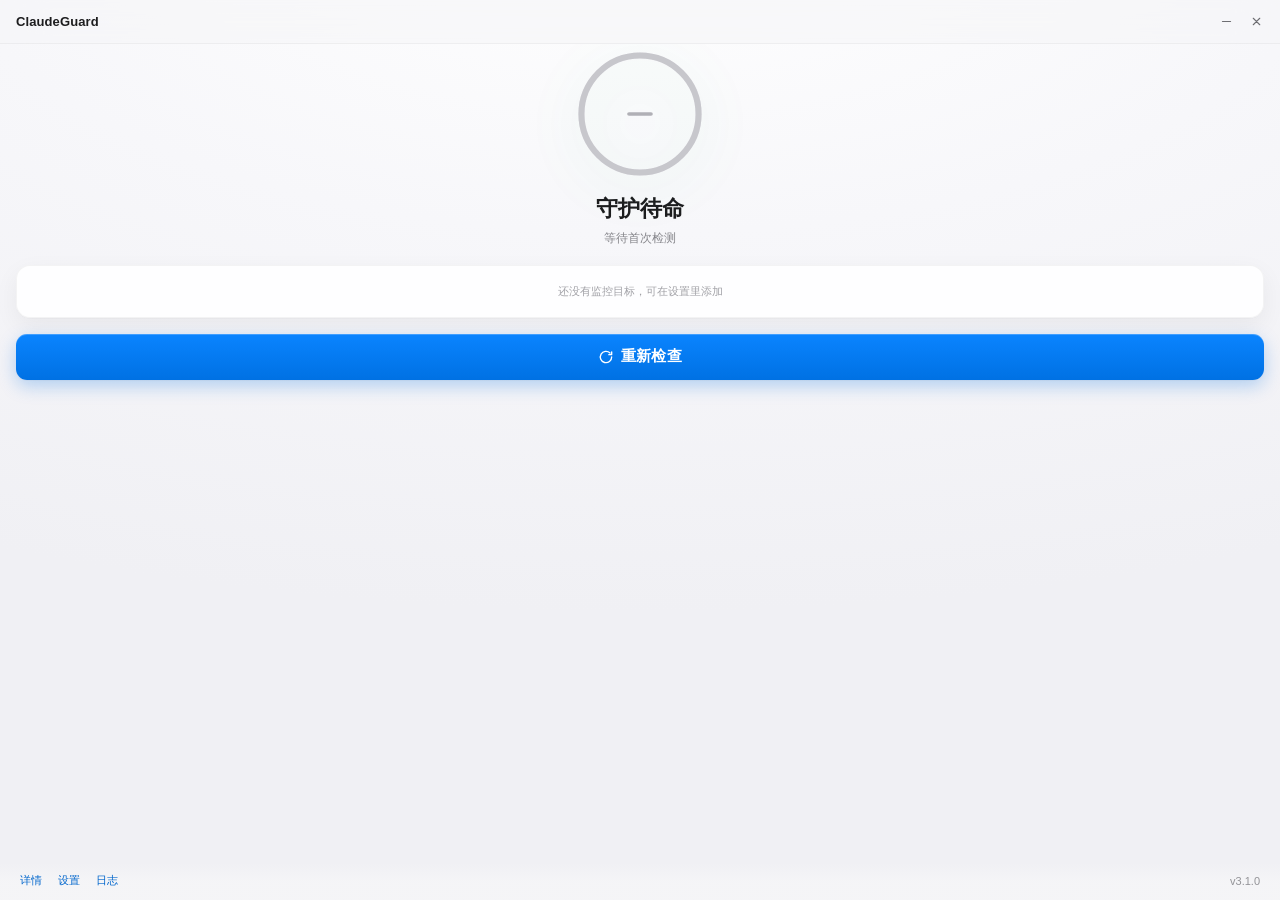
==== ui/index.html @ 024d8dbe "feat: v3.3.0 — 设置页整合为折叠手风琴（单开+组头摘要）" ====
<!doctype html>
<html lang="zh-CN">
<head>
<meta charset="utf-8">
<meta name="viewport" content="width=device-width, initial-scale=1">
<title>ClaudeGuard</title>
<link rel="stylesheet" href="app.css">
</head>
<body data-overall="idle" data-ready="0">

<header class="titlebar" data-tauri-drag-region>
  <div class="brand" data-tauri-drag-region>
    <span class="brand-name" data-tauri-drag-region>ClaudeGuard</span>
  </div>
  <div class="winbtns">
    <button class="winbtn" id="btn-min" type="button" aria-label="最小化" title="最小化">
      <svg width="13" height="13" viewBox="0 0 16 16" aria-hidden="true"><path d="M3 8h10" fill="none" stroke="currentColor" stroke-width="1.4" stroke-linecap="round"/></svg>
    </button>
    <button class="winbtn winbtn-close" id="btn-close" type="button" aria-label="关闭" title="关闭">
      <svg width="13" height="13" viewBox="0 0 16 16" aria-hidden="true"><path d="M4 4l8 8M12 4l-8 8" fill="none" stroke="currentColor" stroke-width="1.4" stroke-linecap="round"/></svg>
    </button>
  </div>
</header>

<main class="scroll" id="scroll">
  <div class="content" id="content">

    <section class="hero" id="hero" aria-label="守护状态">
      <div class="ring" id="ring">
        <svg class="ring-svg" viewBox="0 0 118 118" aria-hidden="true">
          <defs>
            <linearGradient id="ring-green" x1="0" y1="0" x2="1" y2="1"><stop offset="0" stop-color="#34C759"/><stop offset="1" stop-color="#03AA49"/></linearGradient>
            <linearGradient id="ring-red" x1="0" y1="0" x2="1" y2="1"><stop offset="0" stop-color="#FF3B47"/><stop offset="1" stop-color="#E4002B"/></linearGradient>
            <linearGradient id="ring-orange" x1="0" y1="0" x2="1" y2="1"><stop offset="0" stop-color="#FF9F0A"/><stop offset="1" stop-color="#ED6300"/></linearGradient>
            <linearGradient id="ring-blue" x1="0" y1="0" x2="1" y2="1"><stop offset="0" stop-color="#0A84FF"/><stop offset="1" stop-color="#0071E3"/></linearGradient>
            <linearGradient id="ring-gray" x1="0" y1="0" x2="1" y2="1"><stop offset="0" stop-color="#D2D2D7"/><stop offset="1" stop-color="#AEAEB2"/></linearGradient>
          </defs>
          <g transform="rotate(-90 59 59)">
            <circle class="ring-track" cx="59" cy="59" r="54" fill="none" stroke="#E9E9EE" stroke-width="5.6"/>
            <circle class="ring-fg" id="ring-fg" cx="59" cy="59" r="54" fill="none" stroke="#03AA49" stroke-width="5.6" stroke-linecap="round" stroke-dasharray="339.3" stroke-dashoffset="0"/>
          </g>
          <circle class="ring-spinner" id="ring-spinner" cx="59" cy="59" r="54" fill="none" stroke="url(#ring-blue)" stroke-width="5.6" stroke-linecap="round" stroke-dasharray="72 267.3" hidden/>
        </svg>
        <div class="core" id="hero-core" aria-hidden="true"></div>
      </div>
      <h1 class="hero-title" id="hero-title">守护待命</h1>
      <div class="hero-sub" id="hero-sub">等待首次检测</div>
    </section>

    <div class="banners" id="banners" aria-live="polite"></div>

    <section class="egress" id="targets" aria-label="出口校验"></section>

    <div class="cta">
      <button class="btn-primary" id="btn-primary" type="button"></button>
      <button class="link-action" id="btn-recheck" type="button"></button>
    </div>

    <section class="card fold" id="card-details" data-card="details">
      <button class="fold-head" id="head-details" type="button" aria-expanded="false" aria-controls="body-details">
        <span class="fold-title">详情</span>
        <span class="fold-sub" id="details-sub"></span>
        <span class="chev" aria-hidden="true"></span>
      </button>
      <div class="fold-body" id="body-details" hidden></div>
    </section>

    <section class="card fold" id="card-settings" data-card="settings">
      <button class="fold-head" id="head-settings" type="button" aria-expanded="false" aria-controls="body-settings">
        <span class="fold-title">设置</span>
        <span class="fold-sub" id="settings-sub">检测 · 熔断与清理 · 目标 · 通知 · 更新</span>
        <span class="chev" aria-hidden="true"></span>
      </button>
      <div class="fold-body" id="body-settings" hidden></div>
    </section>

    <section class="card fold" id="card-logs" data-card="logs">
      <button class="fold-head" id="head-logs" type="button" aria-expanded="false" aria-controls="body-logs">
        <span class="fold-title">日志</span>
        <span class="fold-sub" id="logs-sub"></span>
        <span class="chev" aria-hidden="true"></span>
      </button>
      <div class="fold-body log" id="body-logs" hidden>
        <div class="log-lines" id="log-lines"></div>
      </div>
    </section>

  </div>
</main>

<footer class="footer">
  <div class="links">
    <button class="link" id="link-details" type="button">详情</button>
    <button class="link" id="link-settings" type="button">设置</button>
    <button class="link" id="link-logs" type="button">日志</button>
  </div>
  <div class="foot-right">
    <span class="foot-version" id="foot-version">v3.1.0</span>
  </div>
</footer>

<div class="toast" id="toast" role="status" aria-live="polite" hidden></div>

<div class="wizard" id="wizard" role="dialog" aria-modal="true" aria-labelledby="wiz-title" hidden>
  <div class="wizard-card">
    <div class="wiz-dots" id="wiz-dots" aria-hidden="true"><span></span><span></span><span></span></div>

    <section class="wiz-page is-on" data-step="0">
      <div class="wiz-mark" aria-hidden="true"></div>
      <h2 class="wiz-title" id="wiz-title">欢迎使用 ClaudeGuard</h2>
      <p class="wiz-p">它在后台持续校验你的出口 IP。一旦不符合白名单就立即熔断：结束相关应用并切断网络，避免请求带着真实 IP 泄露。</p>
      <ul class="wiz-list">
        <li>全部本地运行，不上传任何数据。</li>
        <li>检测地址与白名单都可以在设置里随时修改。</li>
      </ul>
    </section>

    <section class="wiz-page" data-step="1">
      <h2 class="wiz-title">代理与白名单</h2>
      <p class="wiz-p">填写本机代理端口，以及允许的出口 IP。留空则保持当前配置。</p>
      <label class="wiz-field"><span>代理端口</span><input class="in" id="wiz-port" type="number" min="1" max="65535" step="1" inputmode="numeric" placeholder="7890"></label>
      <label class="wiz-field"><span>白名单 IP</span><input class="in" id="wiz-ips" type="text" placeholder="204.1.100.98, 198.51.100.7"></label>
      <label class="wiz-field"><span>出口地区</span>
        <select class="in" id="wiz-region">
          <option value="">不限</option>
          <option value="US">美国</option>
          <option value="JP">日本</option>
          <option value="SG">新加坡</option>
          <option value="HK">香港</option>
          <option value="TW">台湾</option>
          <option value="KR">韩国</option>
          <option value="GB">英国</option>
          <option value="DE">德国</option>
          <option value="FR">法国</option>
          <option value="CA">加拿大</option>
          <option value="AU">澳大利亚</option>
        </select>
      </label>
      <p class="wiz-hint">白名单会写入「本机出口 / Claude 出口 / Codex 出口」三个内置目标。</p>
    </section>

    <section class="wiz-page" data-step="2">
      <h2 class="wiz-title">安装方式</h2>
      <p class="wiz-p">安装版会注册开始菜单与开机自启；便携版直接在当前目录运行。</p>
      <div class="wiz-choices">
        <button class="wiz-choice" id="wiz-install" type="button">
          <strong>安装并继续</strong>
          <span>推荐。注册开始菜单，可随 Windows 启动。</span>
        </button>
        <button class="wiz-choice" id="wiz-portable" type="button">
          <strong>使用便携版</strong>
          <span>不写注册表，直接运行当前目录的 ClaudeGuard。</span>
        </button>
      </div>
      <p class="wiz-hint" id="wiz-install-note" hidden></p>
    </section>

    <div class="wiz-err" id="wiz-err" role="alert" hidden></div>

    <div class="wiz-nav">
      <button class="wiz-skip" id="wiz-skip" type="button">以后再说</button>
      <div class="wiz-nav-right">
        <button class="wiz-prev" id="wiz-prev" type="button" hidden>上一步</button>
        <button class="wiz-next" id="wiz-next" type="button">开始</button>
      </div>
    </div>
  </div>
</div>

<script src="ipc.js"></script>
<script src="icons.js"></script>
<script src="main.js"></script>
<script src="settings.js"></script>
<script src="updates.js"></script>
<script src="feishu.js"></script>
</body>
</html>
---- ui/app.css ----
/* ClaudeGuard v3 — 方向 A 极简仪表盘。视觉基准：初版方案 A（状态环 + 出口行 + 单主按钮）。 */

:root {
  --bg: #F5F5F7;
  --bg-fade: rgba(245, 245, 247, .94);
  --card: rgba(255, 255, 255, .88);
  --card-solid: #FFFFFF;
  --txt: #1D1D1F;
  --txt2: #707070;
  --muted: #86868B;
  --muted2: #A0A0A6;
  --blue: #0071E3;
  --blue-top: #0A84FF;
  --link: #0066CC;
  --green: #03AA49;
  --green-top: #34C759;
  --green-deep: #03873A;
  --red: #E4002B;
  --red-deep: #B00020;
  --orange: #ED6300;
  --orange-deep: #9A4700;
  --hairline: rgba(0, 0, 0, .045);
  --radius: 14px;
  --ease: cubic-bezier(.23, 1, .32, 1);
  --shadow-card: 0 .5px 1px rgba(0, 0, 0, .04), 0 8px 24px rgba(0, 0, 0, .055);
  --shadow-cta: 0 .5px 1px rgba(0, 0, 0, .05), 0 6px 18px rgba(0, 113, 227, .28), inset 0 1px 0 rgba(255, 255, 255, .22);
  --font: -apple-system, "SF Pro Text", "Segoe UI Variable Display", "Segoe UI", "Microsoft YaHei UI", "Microsoft YaHei", sans-serif;
  --mono: "SF Mono", "Cascadia Mono", Consolas, "Courier New", monospace;
}

* { margin: 0; padding: 0; box-sizing: border-box; }

html, body { height: 100%; overflow: hidden; }

body {
  font-family: var(--font);
  font-size: 12px;
  color: var(--txt);
  -webkit-font-smoothing: antialiased;
  text-rendering: optimizeLegibility;
  display: flex;
  flex-direction: column;
  position: relative;
  background:
    radial-gradient(120% 78% at 50% -10%, #FFFFFF 0%, #F7F7FA 46%, #F0F0F4 100%),
    radial-gradient(260px 220px at 50% 200px, rgba(3, 170, 73, .06), transparent 72%);
  background-color: var(--bg);
}

body[data-overall="checking"] {
  background:
    radial-gradient(120% 78% at 50% -10%, #FFFFFF 0%, #F7F8FB 46%, #F0F1F5 100%),
    radial-gradient(260px 220px at 50% 200px, rgba(0, 113, 227, .05), transparent 72%);
}
body[data-overall="fail"] {
  --bg-fade: rgba(247, 243, 240, .94);
  background:
    radial-gradient(120% 78% at 50% -10%, #FFFFFF 0%, #FBF8F6 46%, #F5F2F0 100%),
    radial-gradient(260px 220px at 50% 200px, rgba(237, 99, 0, .05), transparent 72%);
}
body[data-overall="tripped"] {
  --bg-fade: rgba(245, 241, 242, .94);
  background:
    radial-gradient(120% 78% at 50% -10%, #FFFFFF 0%, #FBF7F8 46%, #F5F1F2 100%),
    radial-gradient(260px 220px at 50% 200px, rgba(228, 0, 43, .05), transparent 72%);
}
body[data-overall="paused"] {
  background:
    radial-gradient(120% 78% at 50% -10%, #FFFFFF 0%, #F7F7F9 46%, #F0F0F3 100%),
    radial-gradient(260px 220px at 50% 200px, rgba(0, 0, 0, .035), transparent 72%);
}

button, input, select { font-family: inherit; }
button { cursor: pointer; }
svg { display: block; }

:focus-visible { outline: 2px solid rgba(0, 113, 227, .5); outline-offset: 2px; }

/* ---------- 标题栏 ---------- */

.titlebar {
  position: relative;
  z-index: 3;
  flex: none;
  height: 44px;
  display: flex;
  align-items: center;
  justify-content: space-between;
  padding: 0 10px 0 16px;
  background: rgba(245, 245, 247, .62);
  -webkit-backdrop-filter: blur(20px) saturate(180%);
  backdrop-filter: blur(20px) saturate(180%);
  border-bottom: 1px solid rgba(0, 0, 0, .04);
  user-select: none;
}

.brand { display: flex; align-items: center; gap: 7px; font-size: 13px; font-weight: 600; letter-spacing: .1px; }
.brand-name { color: var(--txt); }

.winbtns { display: flex; gap: 2px; }
.winbtn {
  width: 28px; height: 28px; border: 0; border-radius: 7px;
  display: flex; align-items: center; justify-content: center;
  color: #6E6E73; background: transparent;
  transition: transform .12s var(--ease);
}
.winbtn:active { transform: scale(.92); }
.winbtn-close { color: #6E6E73; }

/* ---------- 滚动主区 ---------- */

.scroll { flex: 1; min-height: 0; overflow-y: auto; overflow-x: hidden; overscroll-behavior: contain; scrollbar-width: none; }
.scroll::-webkit-scrollbar { width: 0; height: 0; }

.content { position: relative; padding: 0 16px 6px; }

/* ---------- Hero ---------- */

.hero { display: flex; flex-direction: column; align-items: center; padding-top: 6px; text-align: center; }

.ring {
  position: relative;
  width: 128px;
  height: 128px;
  filter: drop-shadow(0 10px 24px rgba(3, 170, 73, .14));
}
.ring-svg { width: 100%; height: 100%; }
.ring-spinner { transform-origin: 59px 59px; animation: ring-spin 1.1s linear infinite; }
.ring-spinner[hidden] { display: none; }

.core { position: absolute; inset: 0; display: flex; align-items: center; justify-content: center; color: var(--green); }
.core svg { width: 44px; height: 44px; }

.hero-title { font-size: 22px; font-weight: 600; letter-spacing: -.2px; margin-top: 16px; color: var(--txt); }
.hero-sub { font-size: 12px; color: var(--muted); margin-top: 6px; line-height: 1.4; max-width: 320px; }

body[data-overall="tripped"] .hero { padding-top: 4px; }
body:has(.banners:not(:empty)) .hero { padding-top: 4px; }
body:has(.banners:not(:empty)) .cta { margin-top: 10px; }
body[data-overall="tripped"] .ring { width: 118px; height: 118px; filter: drop-shadow(0 8px 20px rgba(228, 0, 43, .14)); }
body[data-overall="tripped"] .core { color: var(--red); }
body[data-overall="tripped"] .core svg { width: 40px; height: 40px; }
body[data-overall="tripped"] .hero-title { margin-top: 8px; }
body[data-overall="tripped"] .banners { margin-top: 10px; }
body[data-overall="tripped"] .banner { padding: 9px 12px; }
body[data-overall="paused"] .banners { margin-top: 10px; }
body[data-overall="paused"] .hero { padding-top: 4px; }
body[data-overall="paused"] .ring { width: 118px; height: 118px; }
body[data-overall="paused"] .core svg { width: 40px; height: 40px; }
body[data-overall="paused"] .hero-title { margin-top: 8px; }
body[data-overall="paused"] .egress { margin-top: 12px; }
body[data-overall="paused"] .row { height: 50px; padding: 6px 14px; }
body[data-overall="paused"] .cta { margin-top: 10px; }
body[data-overall="paused"] .btn-primary { height: 44px; }
body[data-overall="fail"] .ring { filter: drop-shadow(0 8px 20px rgba(237, 99, 0, .14)); }
body[data-overall="fail"] .core { color: var(--orange); }
body[data-overall="checking"] .ring { filter: drop-shadow(0 8px 20px rgba(0, 113, 227, .14)); }
body[data-overall="checking"] .core { color: var(--blue); }
body[data-overall="idle"] .core, body[data-overall="paused"] .core { color: #B0B0B6; }
body[data-overall="paused"] .ring { filter: drop-shadow(0 8px 20px rgba(0, 0, 0, .06)); }

/* ---------- 横幅 ---------- */

.banners:empty { display: none; }
.banners { margin-top: 12px; display: flex; flex-direction: column; gap: 8px; }

.banner {
  display: flex; align-items: center; gap: 10px;
  padding: 10px 13px; border-radius: 12px;
  font-size: 11.5px; line-height: 1.4; font-weight: 500;
  animation: banner-in .24s var(--ease) both;
}
.banner .btxt { flex: 1; min-width: 0; }
.banner .bact {
  margin-left: auto; flex: none;
  font: inherit; font-size: 11.5px; font-weight: 600;
  padding: 5px 10px; border-radius: 9px; border: 0;
  background: rgba(255, 255, 255, .85);
  transition: transform .15s var(--ease);
}
.banner .bact:active { transform: scale(.96); }
.banner.trip { background: rgba(228, 0, 43, .06); border: 1px solid rgba(228, 0, 43, .14); color: var(--red-deep); }
.banner.trip .bact { color: var(--red); border: 1px solid rgba(228, 0, 43, .22); box-shadow: 0 .5px 1px rgba(228, 0, 43, .1); }
.banner.warn { background: rgba(237, 99, 0, .07); border: 1px solid rgba(237, 99, 0, .16); color: var(--orange-deep); }
.banner.warn .bact { color: var(--orange); border: 1px solid rgba(237, 99, 0, .22); box-shadow: 0 .5px 1px rgba(237, 99, 0, .1); }
.banner.notice { background: rgba(3, 170, 73, .06); border: 1px solid rgba(3, 170, 73, .14); color: var(--green-deep); }
.banner.notice .bact { color: var(--green-deep); border: 1px solid rgba(3, 170, 73, .2); }
.banner.info { background: rgba(0, 0, 0, .035); border: 1px solid rgba(0, 0, 0, .045); color: var(--txt2); }
.banner.info .bact { color: var(--txt2); border: 1px solid rgba(0, 0, 0, .1); }

/* ---------- 目标列表 ---------- */

.egress {
  margin-top: 18px;
  background: var(--card);
  -webkit-backdrop-filter: blur(20px) saturate(180%);
  backdrop-filter: blur(20px) saturate(180%);
  border-radius: var(--radius);
  border: 1px solid var(--hairline);
  box-shadow: var(--shadow-card);
  overflow: hidden;
}
.banners:not(:empty) + .egress { margin-top: 10px; }
body[data-overall="tripped"] .egress { margin-top: 10px; }
body[data-overall="tripped"] .banners:not(:empty) + .egress { margin-top: 10px; }

.row { display: flex; align-items: center; gap: 12px; padding: 8px 14px; height: 54px; min-width: 0; }
.row + .row { border-top: 1px solid var(--hairline); }
body[data-overall="tripped"] .row { height: 50px; padding: 6px 14px; }

.dot { width: 7px; height: 7px; border-radius: 50%; background: var(--green); box-shadow: 0 0 0 3px rgba(3, 170, 73, .12); flex: none; }
.dot.fail { background: var(--red); box-shadow: 0 0 0 3px rgba(228, 0, 43, .13); }
.dot.unverified { background: var(--orange); box-shadow: 0 0 0 3px rgba(237, 99, 0, .14); }
.dot.idle { background: #C7C7CC; box-shadow: none; }
.dot.checking { background: var(--blue); box-shadow: 0 0 0 3px rgba(0, 113, 227, .14); }

.row .body { flex: 1; min-width: 0; }
.name { font-size: 13px; font-weight: 600; letter-spacing: .1px; overflow: hidden; text-overflow: ellipsis; white-space: nowrap; line-height: 1.25; }
.geo { font-size: 11px; color: var(--muted); overflow: hidden; text-overflow: ellipsis; white-space: nowrap; margin-top: 2px; line-height: 1.25; }

.right { margin-left: auto; text-align: right; flex: none; min-width: 0; max-width: 176px; }
.ip { font-family: var(--mono); font-size: 12.5px; letter-spacing: -.2px; font-variant-numeric: tabular-nums; white-space: nowrap; overflow: hidden; text-overflow: ellipsis; line-height: 1.25; }
.ip.fail { color: var(--red); }
.ip.idle { color: var(--muted2); }
.lat { font-size: 10.5px; color: #9A9AA0; margin-top: 3px; font-variant-numeric: tabular-nums; white-space: nowrap; line-height: 1.25; }
.lat.idle { color: #C0C0C6; }
.lat.fail { color: var(--red); }

.egress-empty { padding: 18px 14px; font-size: 11px; color: var(--muted2); text-align: center; }

/* ---------- CTA ---------- */

.cta { margin-top: 16px; display: flex; flex-direction: column; align-items: stretch; }
body[data-overall="tripped"] .cta { margin-top: 10px; }

.btn-primary {
  width: 100%; height: 46px;
  border: 0; border-radius: 11px;
  display: flex; align-items: center; justify-content: center; gap: 7px;
  color: #fff; font-size: 15px; font-weight: 600; letter-spacing: .1px;
  background: linear-gradient(180deg, var(--blue-top) 0%, var(--blue) 100%);
  box-shadow: var(--shadow-cta);
  transition: transform .15s var(--ease);
}
.btn-primary:active { transform: scale(.97); }
.btn-primary svg { width: 16px; height: 16px; flex: none; }
.btn-primary.is-blocked {
  background: rgba(0, 0, 0, .045);
  border: 1px solid rgba(0, 0, 0, .04);
  color: var(--muted2);
  box-shadow: none;
}
.btn-primary.is-busy { opacity: .72; box-shadow: none; pointer-events: none; }
body[data-overall="tripped"] .btn-primary { height: 44px; }

.link-action {
  align-self: center;
  margin-top: 11px;
  border: 0; background: none;
  display: inline-flex; align-items: center; justify-content: center; gap: 5px;
  font: inherit; font-size: 12px; font-weight: 500; color: var(--link);
  padding: 3px 6px; border-radius: 7px;
  transition: transform .15s var(--ease);
}
.link-action:active { transform: scale(.97); }
.link-action svg { width: 13px; height: 13px; }
.link-action.is-danger { color: var(--red); }
.link-action[hidden] { display: none; }
.link-action[disabled] { opacity: .5; pointer-events: none; }

/* ---------- 折叠卡（详情/设置/日志） ---------- */

.card {
  margin-top: 10px;
  background: var(--card);
  -webkit-backdrop-filter: blur(20px) saturate(180%);
  backdrop-filter: blur(20px) saturate(180%);
  border: 1px solid var(--hairline);
  border-radius: var(--radius);
  box-shadow: var(--shadow-card);
  overflow: hidden;
}
/* 折叠卡只在展开时进入布局：收起时由底栏入口唤起，避免首屏露出半截卡片。 */
.card.fold:not(.is-open) { display: none; }

.fold-head {
  display: flex; align-items: center; gap: 8px; width: 100%;
  padding: 11px 14px; border: 0; background: none;
  font: inherit; font-size: 12px; font-weight: 600; color: var(--txt);
  text-align: left;
}
.fold-title { flex: none; letter-spacing: .1px; }
.fold-sub { flex: 1; min-width: 0; font-size: 10.5px; font-weight: 400; color: var(--muted); overflow: hidden; text-overflow: ellipsis; white-space: nowrap; }
.chev { flex: none; width: 14px; height: 14px; color: var(--muted2); display: flex; align-items: center; justify-content: center; transition: transform .22s var(--ease); }
.chev svg { width: 12px; height: 12px; }
.fold.is-open .chev { transform: rotate(180deg); }

.fold-body { padding: 10px 14px 12px; border-top: 1px solid var(--hairline); animation: fold-in .22s var(--ease) both; }
.fold-body[hidden] { display: none; }

/* ---------- 详情 ---------- */

.dgroup + .dgroup { border-top: 1px solid var(--hairline); margin-top: 6px; padding-top: 6px; }
.dhead { display: flex; align-items: center; gap: 6px; font-size: 10px; font-weight: 600; color: var(--muted2); padding: 2px 0 4px; }
.drow { display: flex; align-items: baseline; gap: 8px; padding: 6px 0; min-width: 0; }
.drow + .drow { border-top: 1px solid var(--hairline); }
.dname { flex: none; max-width: 96px; font-size: 11.5px; font-weight: 600; overflow: hidden; text-overflow: ellipsis; white-space: nowrap; }
.dmid { flex: 1; min-width: 0; font-size: 10.5px; color: var(--muted); overflow: hidden; text-overflow: ellipsis; white-space: nowrap; }
.dright { flex: none; text-align: right; font-size: 10px; color: var(--muted2); font-variant-numeric: tabular-nums; }
.dright b { font-weight: 500; color: var(--txt); }
.dkv { display: flex; flex-wrap: wrap; gap: 4px 10px; padding: 5px 0; font-size: 10.5px; color: var(--muted); }
.dkv .k { color: var(--muted2); }
.dempty { padding: 8px 0; font-size: 10.5px; color: var(--muted2); }

/* ---------- 设置 ---------- */

.sgroup { padding: 10px 0; border-top: 1px solid var(--hairline); }
.sgroup:first-child { border-top: 0; padding-top: 0; }
.sgroup-title { display: flex; align-items: center; gap: 6px; font-size: 10px; font-weight: 600; letter-spacing: .2px; color: var(--muted2); margin: 10px 0 4px; }
.sgroup.acc { padding: 0; border-top: 1px solid var(--hairline); }
.sgroup.acc:first-child { border-top: 0; }
.acc-head { display: flex; align-items: center; gap: 8px; width: 100%; padding: 12px 0; background: none; border: 0; cursor: pointer; font: inherit; text-align: left; }
.acc-head .ttl { flex: none; font-size: 13px; font-weight: 600; color: var(--text); }
.acc-head .sum { flex: 1; min-width: 0; font-size: 11px; color: var(--muted2); white-space: nowrap; overflow: hidden; text-overflow: ellipsis; text-align: right; }
.acc-head .chev { flex: none; width: 14px; height: 14px; color: var(--muted2); display: flex; align-items: center; justify-content: center; transition: transform .22s var(--ease); }
.acc-head .chev svg { width: 12px; height: 12px; }
.sgroup.acc.is-open .acc-head .chev { transform: rotate(180deg); }
.acc-body { display: grid; grid-template-rows: 0fr; transition: grid-template-rows .24s var(--ease); }
.sgroup.acc.is-open .acc-body { grid-template-rows: 1fr; }
.acc-body > .acc-inner { overflow: hidden; min-height: 0; }
.acc-pad { padding: 2px 0 12px; }
.sgroup-note { font-size: 10px; color: var(--muted2); line-height: 1.45; padding: 3px 0 2px; }

.srow { display: flex; align-items: center; gap: 10px; padding: 5px 0; min-width: 0; }
.srow.col { flex-direction: column; align-items: stretch; gap: 6px; }
.srow.wrap { flex-wrap: wrap; }
.slabel { flex: 1; min-width: 0; font-size: 11.5px; line-height: 1.35; }
.slabel .shint { display: block; margin-top: 1px; font-size: 10px; color: var(--muted2); line-height: 1.4; }
.sval { flex: none; display: flex; align-items: center; gap: 6px; min-width: 0; }
.sval .unit { font-size: 10px; color: var(--muted2); }
.sval .in { width: auto; }
.sval .in.num { width: 62px; text-align: right; }

.in {
  font: inherit; font-size: 11px; color: var(--txt);
  height: 26px; min-width: 0; width: 100%;
  padding: 0 7px;
  background: rgba(255, 255, 255, .92);
  border: 1px solid rgba(0, 0, 0, .09);
  border-radius: 7px;
  transition: border-color .15s var(--ease), box-shadow .15s var(--ease);
}
.in:focus { outline: none; border-color: rgba(0, 113, 227, .5); box-shadow: 0 0 0 3px rgba(0, 113, 227, .12); }
.in::placeholder { color: #B8B8BE; }
select.in { padding-right: 4px; }
textarea.in { height: auto; min-height: 44px; padding: 5px 7px; resize: vertical; line-height: 1.4; }

.seg { display: flex; gap: 2px; padding: 2px; border-radius: 9px; background: rgba(0, 0, 0, .045); }
.seg button {
  flex: 1; min-width: 0; border: 0; border-radius: 7px; background: transparent;
  font: inherit; font-size: 10.5px; font-weight: 500; color: var(--muted);
  padding: 4px 6px; white-space: nowrap; overflow: hidden; text-overflow: ellipsis;
}
.seg button[aria-pressed="true"] { background: #fff; color: var(--txt); font-weight: 600; box-shadow: 0 .5px 1.5px rgba(0, 0, 0, .12); }

.switch { position: relative; display: inline-block; width: 36px; height: 21px; flex: none; }
.switch input { position: absolute; inset: 0; width: 100%; height: 100%; margin: 0; opacity: 0; cursor: pointer; z-index: 1; }
.switch-track { position: absolute; inset: 0; border-radius: 11px; background: rgba(0, 0, 0, .13); }
.switch-knob { position: absolute; top: 2px; left: 2px; width: 17px; height: 17px; border-radius: 50%; background: #fff; box-shadow: 0 .5px 2px rgba(0, 0, 0, .25); transition: transform .2s var(--ease); }
.switch input:checked + .switch-track { background: var(--green); }
.switch input:checked + .switch-track .switch-knob { transform: translateX(15px); }
.switch input:focus-visible + .switch-track { outline: 2px solid rgba(0, 113, 227, .45); outline-offset: 2px; }
.switch input[disabled] + .switch-track { opacity: .45; }

.btn {
  font: inherit; font-size: 11px; font-weight: 600;
  height: 28px; padding: 0 11px; border: 0; border-radius: 8px;
  display: inline-flex; align-items: center; justify-content: center; gap: 5px;
  background: rgba(0, 0, 0, .05); color: var(--txt);
  white-space: nowrap; transition: transform .15s var(--ease);
}
.btn:active { transform: scale(.97); }
.btn svg { width: 12px; height: 12px; }
.btn.is-primary { background: linear-gradient(180deg, var(--blue-top), var(--blue)); color: #fff; box-shadow: 0 .5px 1px rgba(0, 0, 0, .05), 0 3px 10px rgba(0, 113, 227, .22); }
.btn.is-danger { color: var(--red); background: rgba(228, 0, 43, .07); }
.btn.is-ghost { background: transparent; border: 1px solid rgba(0, 0, 0, .1); color: var(--txt2); }
.btn[disabled] { opacity: .45; pointer-events: none; }

.sactions { display: flex; flex-wrap: wrap; gap: 6px; padding-top: 6px; }
.formerr { font-size: 10.5px; line-height: 1.45; color: var(--red); padding: 5px 0 1px; word-break: break-word; }
.formok { font-size: 10.5px; line-height: 1.45; color: var(--green-deep); padding: 5px 0 1px; }
.formhint { font-size: 10px; line-height: 1.45; color: var(--muted2); padding: 2px 0 0; }

/* 监控目标编辑器 */

.tlist { display: flex; flex-direction: column; gap: 8px; padding: 2px 0 4px; }
.titem { border: 1px solid rgba(0, 0, 0, .06); border-radius: 10px; padding: 8px 10px 9px; background: rgba(255, 255, 255, .55); }
.titem-top { display: flex; align-items: center; gap: 6px; min-width: 0; }
.titem-top .tname { flex: 1; min-width: 0; height: 26px; font-weight: 600; }
.titem-top select.in { width: 92px; flex: none; }
.titem-top .switch { margin-left: 2px; }
.tdel { flex: none; width: 26px; height: 26px; border: 0; border-radius: 7px; background: transparent; color: var(--muted2); display: flex; align-items: center; justify-content: center; }
.tdel svg { width: 13px; height: 13px; }
.tdel[disabled] { opacity: .3; pointer-events: none; }
.trow2 { display: flex; gap: 6px; margin-top: 6px; }
.trow2 .in { flex: 1; min-width: 0; }
.trow3 { display: grid; grid-template-columns: 1fr 1fr; gap: 6px; margin-top: 6px; }
.tfield { display: flex; flex-direction: column; gap: 2px; min-width: 0; }
.tfield > span { font-size: 9.5px; color: var(--muted2); padding-left: 1px; }
.tbadge { flex: none; font-size: 9.5px; font-weight: 600; color: var(--muted2); background: rgba(0, 0, 0, .05); border-radius: 5px; padding: 2px 5px; }
.tactions { display: flex; align-items: center; gap: 6px; padding-top: 8px; }
.tactions .spacer { flex: 1; }

/* ---------- 更新 / 飞书 小组件 ---------- */

.wline { display: flex; align-items: center; gap: 10px; padding: 4px 0; min-width: 0; }
.wline .wtext { flex: 1; min-width: 0; font-size: 11px; line-height: 1.4; color: var(--txt2); }
.wline .wtext b { font-weight: 600; color: var(--txt); }
.wline .wtext .wsub { display: block; font-size: 10px; color: var(--muted2); margin-top: 1px; line-height: 1.4; word-break: break-word; }
.wline .wact { flex: none; display: flex; align-items: center; gap: 5px; }

.progress { height: 4px; border-radius: 2px; background: rgba(0, 0, 0, .07); overflow: hidden; margin: 6px 0 2px; }
.progress > i { display: block; height: 100%; border-radius: 2px; background: linear-gradient(90deg, var(--blue-top), var(--blue)); transform-origin: 0 50%; transition: transform .2s var(--ease); }

.werror { font-size: 10px; line-height: 1.45; color: var(--red); padding: 3px 0 1px; word-break: break-word; }
.wok { font-size: 10px; line-height: 1.45; color: var(--green-deep); padding: 3px 0 1px; }

.fsline { display: flex; gap: 6px; align-items: flex-start; padding: 2px 0; }
.fsline .fstext { flex: 1; min-width: 0; font-size: 10.5px; line-height: 1.45; color: var(--muted); }
.fsfield { display: flex; flex-direction: column; gap: 2px; padding: 4px 0; }
.fsfield > span { font-size: 9.5px; color: var(--muted2); padding-left: 1px; }

/* ---------- 日志 ---------- */

.log .log-lines {
  font-family: var(--mono);
  font-size: 11px;
  line-height: 1.55;
  color: #3A3A3C;
  white-space: pre-wrap;
  word-break: break-word;
  max-height: 220px;
  overflow-y: auto;
  overscroll-behavior: contain;
  padding: 2px 0;
}
.log .log-line { padding: 1px 0; }
.log .log-empty { color: var(--muted2); font-family: var(--font); font-size: 10.5px; padding: 6px 0; }

/* ---------- footer ---------- */

.footer {
  position: relative;
  z-index: 2;
  flex: none;
  display: flex; align-items: center; justify-content: space-between; gap: 8px;
  padding: 10px 20px 12px;
  font-size: 11px; color: var(--muted2);
  background: linear-gradient(to bottom, rgba(245, 245, 247, 0) 0%, var(--bg-fade) 52%, var(--bg-fade) 100%);
  user-select: none;
}
.links { display: flex; gap: 16px; }
.link { border: 0; background: none; font: inherit; font-size: 11px; font-weight: 500; color: var(--link); padding: 0; }
.link:active { transform: scale(.97); }
.foot-right { display: flex; align-items: center; gap: 9px; min-width: 0; }
.foot-version { font-variant-numeric: tabular-nums; color: #939397; }

/* ---------- toast ---------- */

.toast {
  position: fixed; left: 50%; bottom: 62px; z-index: 60;
  max-width: calc(100% - 40px);
  padding: 8px 12px; border-radius: 10px;
  background: rgba(29, 29, 31, .92); color: #fff;
  font-size: 11px; line-height: 1.45;
  box-shadow: 0 8px 24px rgba(0, 0, 0, .2);
  animation: toast-in .22s var(--ease) both;
  word-break: break-word;
}
.toast[hidden] { display: none; }
.toast.is-ok { background: rgba(3, 134, 58, .94); }

/* ---------- 首启向导 ---------- */

.wizard {
  position: fixed; top: 44px; right: 0; bottom: 0; left: 0; z-index: 50;
  display: flex; align-items: center; justify-content: center;
  padding: 16px;
  background: rgba(245, 245, 247, .72);
  -webkit-backdrop-filter: blur(24px) saturate(180%);
  backdrop-filter: blur(24px) saturate(180%);
}
.wizard[hidden] { display: none; }
/* 向导打开时把首页内容与滚动条隐去，避免蓝色 CTA 光晕透过磨砂背景 */
body.wiz-open #content { visibility: hidden; }
body.wiz-open #scroll { overflow: hidden; }

.wizard-card {
  width: 100%; max-width: 356px; max-height: 100%;
  overflow-y: auto;
  padding: 20px 20px 16px;
  border-radius: 18px;
  background: rgba(255, 255, 255, .92);
  border: 1px solid rgba(0, 0, 0, .05);
  box-shadow: 0 12px 44px rgba(0, 0, 0, .14);
  animation: wiz-in .28s var(--ease) both;
}

.wiz-dots { display: flex; gap: 5px; margin-bottom: 14px; }
.wiz-dots span { width: 6px; height: 6px; border-radius: 3px; background: rgba(0, 0, 0, .14); transition: transform .2s var(--ease); }
.wiz-dots span.is-on { background: var(--green); transform: scale(1.1); }

.wiz-mark {
  width: 34px; height: 34px; border-radius: 10px; margin-bottom: 12px;
  background: linear-gradient(145deg, var(--green-top), var(--green));
  box-shadow: inset 0 0 0 .5px rgba(255, 255, 255, .5), 0 2px 8px rgba(3, 115, 50, .3);
}
.wiz-page { display: none; }
.wiz-page.is-on { display: block; animation: fade-in .22s var(--ease) both; }
.wiz-title { font-size: 17px; font-weight: 600; letter-spacing: -.2px; line-height: 1.3; }
.wiz-p { font-size: 11.5px; line-height: 1.6; color: var(--txt2); margin-top: 7px; }
.wiz-list { margin: 9px 0 0 14px; }
.wiz-list li { font-size: 10.5px; line-height: 1.6; color: var(--muted); }
.wiz-field { display: flex; flex-direction: column; gap: 3px; margin-top: 9px; }
.wiz-field > span { font-size: 10px; color: var(--muted2); padding-left: 1px; }
.wiz-field .in { height: 30px; font-size: 12px; }
.wiz-hint { font-size: 10px; line-height: 1.5; color: var(--muted2); margin-top: 8px; }
.wiz-hint[hidden] { display: none; }
.wiz-choices { display: flex; flex-direction: column; gap: 8px; margin-top: 11px; }
.wiz-choice {
  display: flex; flex-direction: column; gap: 2px; text-align: left;
  padding: 10px 12px; border-radius: 11px;
  border: 1px solid rgba(0, 0, 0, .08); background: rgba(255, 255, 255, .8);
  transition: transform .15s var(--ease);
}
.wiz-choice:active { transform: scale(.98); }
.wiz-choice strong { font-size: 12px; font-weight: 600; color: var(--txt); }
.wiz-choice span { font-size: 10px; line-height: 1.45; color: var(--muted); }
.wiz-err { margin-top: 10px; font-size: 10.5px; line-height: 1.45; color: var(--red); word-break: break-word; }
.wiz-err[hidden] { display: none; }
.wiz-nav { display: flex; align-items: center; justify-content: space-between; gap: 8px; margin-top: 14px; }
.wiz-nav-right { display: flex; align-items: center; gap: 6px; }
.wiz-skip { border: 0; background: none; font: inherit; font-size: 11px; color: var(--muted2); padding: 6px 2px; }
.wiz-prev { border: 0; background: none; font: inherit; font-size: 11.5px; color: var(--txt2); padding: 6px 10px; border-radius: 8px; }
.wiz-prev[hidden], .wiz-next[hidden] { display: none; }
.wiz-next {
  border: 0; height: 32px; padding: 0 16px; border-radius: 9px;
  font: inherit; font-size: 12px; font-weight: 600; color: #fff;
  background: linear-gradient(180deg, var(--blue-top), var(--blue));
  box-shadow: 0 .5px 1px rgba(0, 0, 0, .05), 0 3px 12px rgba(0, 113, 227, .24);
  transition: transform .15s var(--ease);
}
.wiz-next:active { transform: scale(.97); }

/* ---------- 状态类（JS 切换） ---------- */

.is-hidden { display: none !important; }
.spin { animation: spin .9s linear infinite; }

/* ---------- 入场与关键帧 ---------- */

body[data-ready="1"] .hero { animation: enter .36s var(--ease) both; }
body[data-ready="1"] .banners { animation: enter .36s .04s var(--ease) both; }
body[data-ready="1"] .egress { animation: enter .36s .06s var(--ease) both; }
body[data-ready="1"] .cta { animation: enter .36s .09s var(--ease) both; }
body[data-ready="1"] .card { animation: enter .36s .12s var(--ease) both; }

@keyframes enter { from { opacity: 0; transform: translateY(6px); } to { opacity: 1; transform: none; } }
@keyframes fold-in { from { opacity: 0; transform: translateY(-4px); } to { opacity: 1; transform: none; } }
@keyframes banner-in { from { opacity: 0; transform: translateY(-4px); } to { opacity: 1; transform: none; } }
@keyframes wiz-in { from { opacity: 0; transform: scale(.95); } to { opacity: 1; transform: none; } }
@keyframes fade-in { from { opacity: 0; } to { opacity: 1; } }
@keyframes toast-in { from { opacity: 0; transform: translate(-50%, 6px); } to { opacity: 1; transform: translate(-50%, 0); } }
@keyframes spin { to { transform: rotate(360deg); } }
@keyframes ring-spin { to { transform: rotate(360deg); } }

/* ---------- 交互悬停（仅精确指针） ---------- */

@media (hover: hover) and (pointer: fine) {
  .winbtn:hover { background: rgba(0, 0, 0, .06); color: var(--txt); }
  .winbtn-close:hover { background: rgba(228, 0, 43, .1); color: var(--red); }
  .link:hover { color: var(--blue); }
  .link-action:hover { color: #0055B3; }
  .btn:hover { background: rgba(0, 0, 0, .075); }
  .btn.is-primary:hover { filter: brightness(1.04); }
  .btn.is-ghost:hover { background: rgba(0, 0, 0, .04); }
  .fold-head:hover .chev { color: #6E6E73; }
  .titem:hover { border-color: rgba(0, 0, 0, .1); }
  .wiz-choice:hover { border-color: rgba(0, 113, 227, .35); background: #fff; }
}

/* ---------- 可访问性降级 ---------- */

@media (prefers-reduced-motion: reduce) {
  *, *::before, *::after {
    animation-duration: .01ms !important;
    animation-iteration-count: 1 !important;
    transition-duration: .01ms !important;
    scroll-behavior: auto !important;
  }
  .ring-spinner { animation: none !important; }
  body[data-ready="1"] .hero,
  body[data-ready="1"] .banners,
  body[data-ready="1"] .egress,
  body[data-ready="1"] .cta,
  body[data-ready="1"] .card,
  .fold-body, .banner, .wizard-card, .wiz-page.is-on, .toast { animation: fade-in .18s linear both !important; }
}

@media (prefers-reduced-transparency: reduce) {
  body { background: var(--bg); }
  .titlebar, .egress, .card { -webkit-backdrop-filter: none; backdrop-filter: none; background: var(--card-solid); border-color: rgba(0, 0, 0, .08); }
  .wizard { background: rgba(245, 245, 247, .98); -webkit-backdrop-filter: none; backdrop-filter: none; }
  .wizard-card { background: var(--card-solid); }
  .footer { background: var(--bg); }
}

/* ---------- 更新 / 飞书 小组件的状态行 ---------- */

.upd-status {
  font-size: 10.5px;
  line-height: 1.5;
  color: var(--txt2);
  padding: 1px 0 2px;
  word-break: break-word;
}
.upd-status.is-ok { color: var(--green-deep); }
.upd-status.is-warn { color: var(--orange); }
.upd-status.is-bad { color: var(--red); }
.srow[hidden], .formhint[hidden], .progress[hidden] { display: none; }
.in[disabled] { opacity: .55; }
.in[type="password"] { letter-spacing: .5px; }
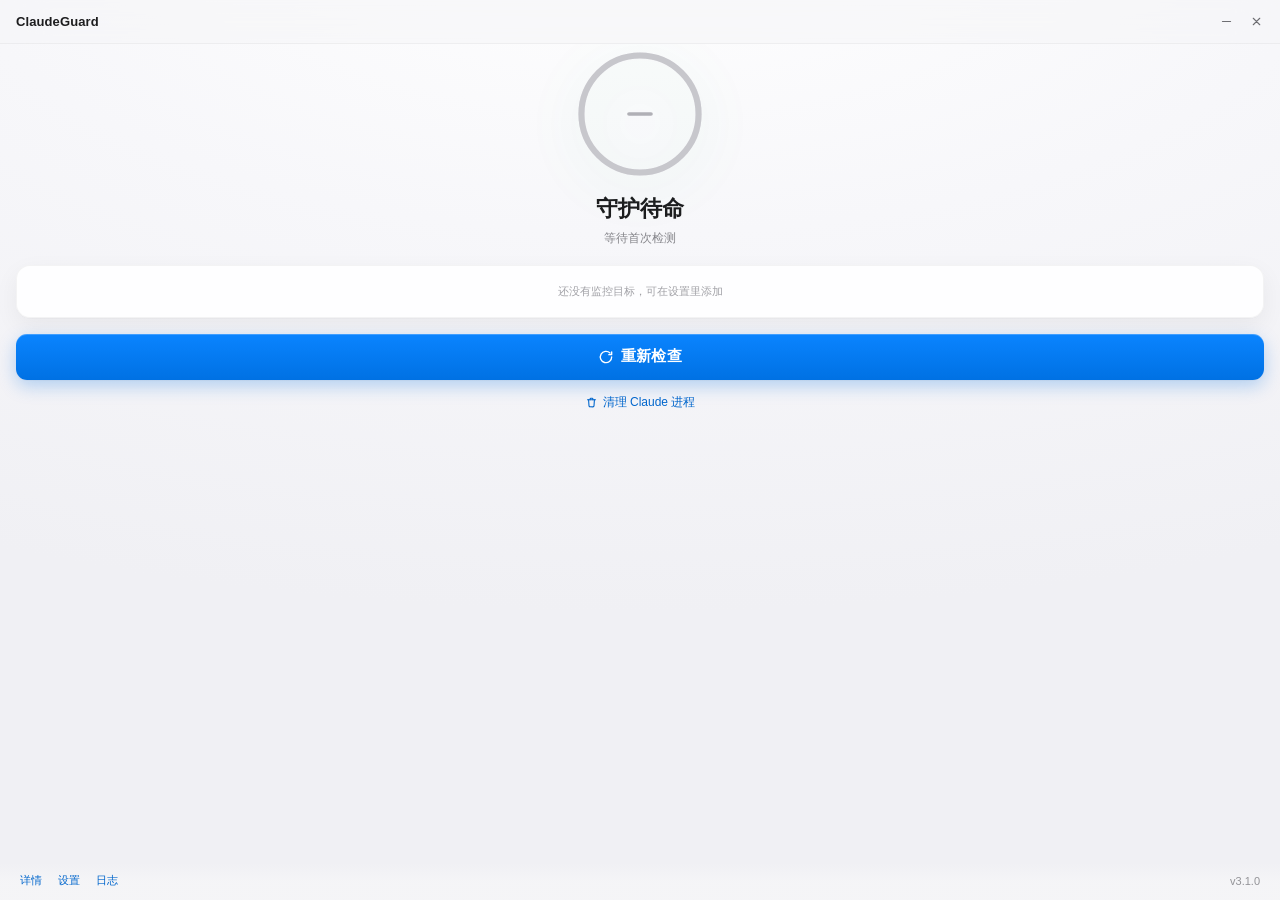
==== commit 03bb3b82: "feat: v3.4.0 — 一键清理 Claude 进程移至主界面「立即检测」旁（两段确认）" ====
--- a/ui/index.html
+++ b/ui/index.html
@@ -53,7 +53,10 @@
 
     <div class="cta">
       <button class="btn-primary" id="btn-primary" type="button"></button>
-      <button class="link-action" id="btn-recheck" type="button"></button>
+      <div class="cta-links">
+        <button class="link-action" id="btn-recheck" type="button"></button>
+        <button class="link-action" id="btn-sweep" type="button"></button>
+      </div>
     </div>
 
     <section class="card fold" id="card-details" data-card="details">
--- a/ui/app.css
+++ b/ui/app.css
@@ -255,13 +255,15 @@
 
 .link-action {
   align-self: center;
-  margin-top: 11px;
   border: 0; background: none;
   display: inline-flex; align-items: center; justify-content: center; gap: 5px;
   font: inherit; font-size: 12px; font-weight: 500; color: var(--link);
   padding: 3px 6px; border-radius: 7px;
   transition: transform .15s var(--ease);
 }
+.cta-links { margin-top: 11px; display: flex; align-items: center; justify-content: center; gap: 4px; flex-wrap: wrap; }
+.cta-links .link-action { margin-top: 0; }
+.cta-links .dot { flex: none; color: var(--muted2); font-size: 12px; }
 .link-action:active { transform: scale(.97); }
 .link-action svg { width: 13px; height: 13px; }
 .link-action.is-danger { color: var(--red); }
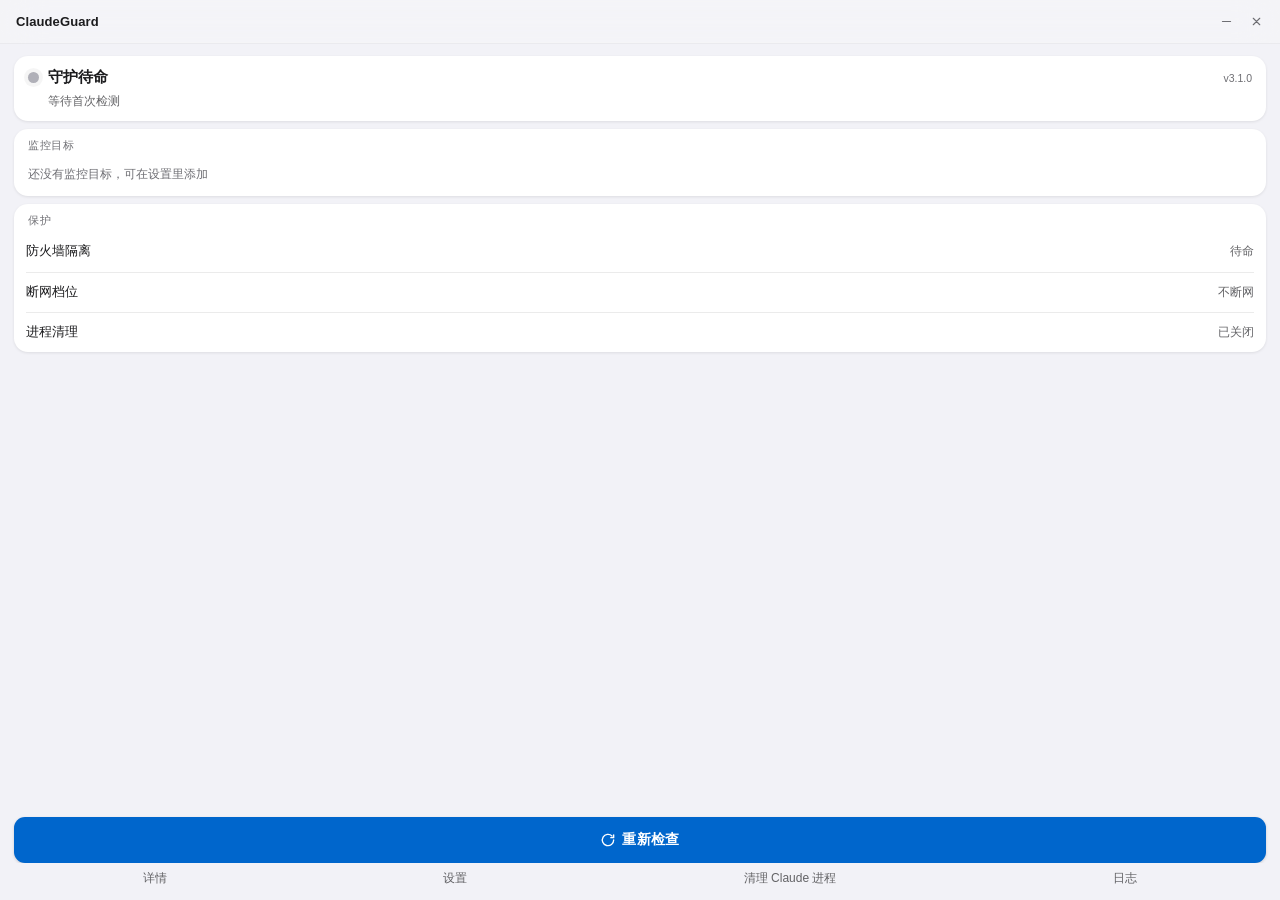
==== commit 12ea4003: "feat: v3.11.0 — 主界面按方向 A 重构 按选定设计稿（design-demos/dir-2-light.html）重写主界面：主卡（状态点 + 标题 + 版本 + 副标题 + 两块出口" ====
--- a/ui/index.html
+++ b/ui/index.html
@@ -5,6 +5,7 @@
 <meta name="viewport" content="width=device-width, initial-scale=1">
 <title>ClaudeGuard</title>
 <link rel="stylesheet" href="app.css">
+<link rel="stylesheet" href="macos.css">
 </head>
 <body data-overall="idle" data-ready="0">
 
@@ -25,39 +26,27 @@
 <main class="scroll" id="scroll">
   <div class="content" id="content">
 
-    <section class="hero" id="hero" aria-label="守护状态">
-      <div class="ring" id="ring">
-        <svg class="ring-svg" viewBox="0 0 118 118" aria-hidden="true">
-          <defs>
-            <linearGradient id="ring-green" x1="0" y1="0" x2="1" y2="1"><stop offset="0" stop-color="#34C759"/><stop offset="1" stop-color="#03AA49"/></linearGradient>
-            <linearGradient id="ring-red" x1="0" y1="0" x2="1" y2="1"><stop offset="0" stop-color="#FF3B47"/><stop offset="1" stop-color="#E4002B"/></linearGradient>
-            <linearGradient id="ring-orange" x1="0" y1="0" x2="1" y2="1"><stop offset="0" stop-color="#FF9F0A"/><stop offset="1" stop-color="#ED6300"/></linearGradient>
-            <linearGradient id="ring-blue" x1="0" y1="0" x2="1" y2="1"><stop offset="0" stop-color="#0A84FF"/><stop offset="1" stop-color="#0071E3"/></linearGradient>
-            <linearGradient id="ring-gray" x1="0" y1="0" x2="1" y2="1"><stop offset="0" stop-color="#D2D2D7"/><stop offset="1" stop-color="#AEAEB2"/></linearGradient>
-          </defs>
-          <g transform="rotate(-90 59 59)">
-            <circle class="ring-track" cx="59" cy="59" r="54" fill="none" stroke="#E9E9EE" stroke-width="5.6"/>
-            <circle class="ring-fg" id="ring-fg" cx="59" cy="59" r="54" fill="none" stroke="#03AA49" stroke-width="5.6" stroke-linecap="round" stroke-dasharray="339.3" stroke-dashoffset="0"/>
-          </g>
-          <circle class="ring-spinner" id="ring-spinner" cx="59" cy="59" r="54" fill="none" stroke="url(#ring-blue)" stroke-width="5.6" stroke-linecap="round" stroke-dasharray="72 267.3" hidden/>
-        </svg>
-        <div class="core" id="hero-core" aria-hidden="true"></div>
+    <section class="card hero" id="hero" aria-label="守护状态">
+      <div class="hero-head">
+        <span class="dot" id="hero-dot" aria-hidden="true"></span>
+        <h1 class="hero-title" id="hero-title">守护待命</h1>
+        <span class="hero-ver" id="hero-ver"></span>
       </div>
-      <h1 class="hero-title" id="hero-title">守护待命</h1>
       <div class="hero-sub" id="hero-sub">等待首次检测</div>
+      <div class="tiles" id="hero-tiles" hidden></div>
     </section>
 
     <div class="banners" id="banners" aria-live="polite"></div>
 
-    <section class="egress" id="targets" aria-label="出口校验"></section>
+    <section class="card grp" id="card-targets" aria-label="监控目标">
+      <div class="grp-title">监控目标</div>
+      <div class="grp-rows" id="targets"></div>
+    </section>
 
-    <div class="cta">
-      <button class="btn-primary" id="btn-primary" type="button"></button>
-      <div class="cta-links">
-        <button class="link-action" id="btn-recheck" type="button"></button>
-        <button class="link-action" id="btn-sweep" type="button"></button>
-      </div>
-    </div>
+    <section class="card grp" id="card-protect" aria-label="保护">
+      <div class="grp-title">保护</div>
+      <div class="grp-rows" id="protect"></div>
+    </section>
 
     <section class="card fold" id="card-details" data-card="details">
       <button class="fold-head" id="head-details" type="button" aria-expanded="false" aria-controls="body-details">
@@ -91,14 +80,17 @@
   </div>
 </main>
 
+<div class="cta">
+  <button class="btn-primary" id="btn-primary" type="button"></button>
+  <button class="btn-ghost" id="btn-recheck" type="button"></button>
+</div>
+
 <footer class="footer">
   <div class="links">
     <button class="link" id="link-details" type="button">详情</button>
     <button class="link" id="link-settings" type="button">设置</button>
+    <button class="link" id="link-sweep" type="button">清理 Claude 进程</button>
     <button class="link" id="link-logs" type="button">日志</button>
-  </div>
-  <div class="foot-right">
-    <span class="foot-version" id="foot-version">v3.1.0</span>
   </div>
 </footer>
 
--- a/ui/app.css
+++ b/ui/app.css
@@ -1,29 +1,33 @@
 /* ClaudeGuard v3 — 方向 A 极简仪表盘。视觉基准：初版方案 A（状态环 + 出口行 + 单主按钮）。 */
 
+/* ClaudeGuard v3 — 方向 A · 主卡 + 分组卡（macOS 控制中心浅色）。视觉基准：design-demos/dir-2-light.html */
+
 :root {
-  --bg: #F5F5F7;
-  --bg-fade: rgba(245, 245, 247, .94);
-  --card: rgba(255, 255, 255, .88);
+  --bg: #F2F2F7;
+  --page-bg: #F2F2F7;
+  --bg-fade: rgba(242, 242, 247, .94);
+  --card: #FFFFFF;
   --card-solid: #FFFFFF;
-  --txt: #1D1D1F;
-  --txt2: #707070;
-  --muted: #86868B;
-  --muted2: #A0A0A6;
-  --blue: #0071E3;
+  --card-sunken: #EFEFF4;
+  --txt: #1C1C1E;
+  --txt2: #636366;
+  --muted: #636366;
+  --muted2: #6E6E73;
+  --blue: #0066CC;
   --blue-top: #0A84FF;
   --link: #0066CC;
-  --green: #03AA49;
+  --green: #34C759;
   --green-top: #34C759;
-  --green-deep: #03873A;
-  --red: #E4002B;
-  --red-deep: #B00020;
-  --orange: #ED6300;
+  --green-deep: #248A3D;
+  --red: #FF3B30;
+  --red-deep: #C1121F;
+  --orange: #FF9500;
   --orange-deep: #9A4700;
-  --hairline: rgba(0, 0, 0, .045);
+  --hairline: rgba(0, 0, 0, .08);
   --radius: 14px;
   --ease: cubic-bezier(.23, 1, .32, 1);
-  --shadow-card: 0 .5px 1px rgba(0, 0, 0, .04), 0 8px 24px rgba(0, 0, 0, .055);
-  --shadow-cta: 0 .5px 1px rgba(0, 0, 0, .05), 0 6px 18px rgba(0, 113, 227, .28), inset 0 1px 0 rgba(255, 255, 255, .22);
+  --shadow-card: 0 1px 3px rgba(0, 0, 0, .09);
+  --shadow-cta: 0 1px 3px rgba(0, 0, 0, .16);
   --font: -apple-system, "SF Pro Text", "Segoe UI Variable Display", "Segoe UI", "Microsoft YaHei UI", "Microsoft YaHei", sans-serif;
   --mono: "SF Mono", "Cascadia Mono", Consolas, "Courier New", monospace;
 }
@@ -41,34 +45,13 @@
   display: flex;
   flex-direction: column;
   position: relative;
-  background:
-    radial-gradient(120% 78% at 50% -10%, #FFFFFF 0%, #F7F7FA 46%, #F0F0F4 100%),
-    radial-gradient(260px 220px at 50% 200px, rgba(3, 170, 73, .06), transparent 72%);
-  background-color: var(--bg);
-}
-
-body[data-overall="checking"] {
-  background:
-    radial-gradient(120% 78% at 50% -10%, #FFFFFF 0%, #F7F8FB 46%, #F0F1F5 100%),
-    radial-gradient(260px 220px at 50% 200px, rgba(0, 113, 227, .05), transparent 72%);
-}
-body[data-overall="fail"] {
-  --bg-fade: rgba(247, 243, 240, .94);
-  background:
-    radial-gradient(120% 78% at 50% -10%, #FFFFFF 0%, #FBF8F6 46%, #F5F2F0 100%),
-    radial-gradient(260px 220px at 50% 200px, rgba(237, 99, 0, .05), transparent 72%);
-}
-body[data-overall="tripped"] {
-  --bg-fade: rgba(245, 241, 242, .94);
-  background:
-    radial-gradient(120% 78% at 50% -10%, #FFFFFF 0%, #FBF7F8 46%, #F5F1F2 100%),
-    radial-gradient(260px 220px at 50% 200px, rgba(228, 0, 43, .05), transparent 72%);
-}
-body[data-overall="paused"] {
-  background:
-    radial-gradient(120% 78% at 50% -10%, #FFFFFF 0%, #F7F7F9 46%, #F0F0F3 100%),
-    radial-gradient(260px 220px at 50% 200px, rgba(0, 0, 0, .035), transparent 72%);
-}
+  background: var(--page-bg);
+}
+body[data-overall="checking"] { --page-bg: #F1F3F7; }
+body[data-overall="fail"] { --page-bg: #F8F4EF; }
+body[data-overall="tripped"] { --page-bg: #F8F1F2; }
+body[data-overall="tripped"] .hero-title { color: #A3121A; }
+body[data-overall="paused"] { --page-bg: #F2F2F4; }
 
 button, input, select { font-family: inherit; }
 button { cursor: pointer; }
@@ -112,52 +95,32 @@
 .scroll { flex: 1; min-height: 0; overflow-y: auto; overflow-x: hidden; overscroll-behavior: contain; scrollbar-width: none; }
 .scroll::-webkit-scrollbar { width: 0; height: 0; }
 
-.content { position: relative; padding: 0 16px 6px; }
+.content { position: relative; padding: 12px 14px 8px; display: flex; flex-direction: column; }
 
 /* ---------- Hero ---------- */
 
-.hero { display: flex; flex-direction: column; align-items: center; padding-top: 6px; text-align: center; }
-
-.ring {
-  position: relative;
-  width: 128px;
-  height: 128px;
-  filter: drop-shadow(0 10px 24px rgba(3, 170, 73, .14));
-}
-.ring-svg { width: 100%; height: 100%; }
-.ring-spinner { transform-origin: 59px 59px; animation: ring-spin 1.1s linear infinite; }
-.ring-spinner[hidden] { display: none; }
-
-.core { position: absolute; inset: 0; display: flex; align-items: center; justify-content: center; color: var(--green); }
-.core svg { width: 44px; height: 44px; }
-
-.hero-title { font-size: 22px; font-weight: 600; letter-spacing: -.2px; margin-top: 16px; color: var(--txt); }
-.hero-sub { font-size: 12px; color: var(--muted); margin-top: 6px; line-height: 1.4; max-width: 320px; }
-
-body[data-overall="tripped"] .hero { padding-top: 4px; }
-body:has(.banners:not(:empty)) .hero { padding-top: 4px; }
-body:has(.banners:not(:empty)) .cta { margin-top: 10px; }
-body[data-overall="tripped"] .ring { width: 118px; height: 118px; filter: drop-shadow(0 8px 20px rgba(228, 0, 43, .14)); }
-body[data-overall="tripped"] .core { color: var(--red); }
-body[data-overall="tripped"] .core svg { width: 40px; height: 40px; }
-body[data-overall="tripped"] .hero-title { margin-top: 8px; }
-body[data-overall="tripped"] .banners { margin-top: 10px; }
-body[data-overall="tripped"] .banner { padding: 9px 12px; }
-body[data-overall="paused"] .banners { margin-top: 10px; }
-body[data-overall="paused"] .hero { padding-top: 4px; }
-body[data-overall="paused"] .ring { width: 118px; height: 118px; }
-body[data-overall="paused"] .core svg { width: 40px; height: 40px; }
-body[data-overall="paused"] .hero-title { margin-top: 8px; }
-body[data-overall="paused"] .egress { margin-top: 12px; }
-body[data-overall="paused"] .row { height: 50px; padding: 6px 14px; }
-body[data-overall="paused"] .cta { margin-top: 10px; }
-body[data-overall="paused"] .btn-primary { height: 44px; }
-body[data-overall="fail"] .ring { filter: drop-shadow(0 8px 20px rgba(237, 99, 0, .14)); }
-body[data-overall="fail"] .core { color: var(--orange); }
-body[data-overall="checking"] .ring { filter: drop-shadow(0 8px 20px rgba(0, 113, 227, .14)); }
-body[data-overall="checking"] .core { color: var(--blue); }
-body[data-overall="idle"] .core, body[data-overall="paused"] .core { color: #B0B0B6; }
-body[data-overall="paused"] .ring { filter: drop-shadow(0 8px 20px rgba(0, 0, 0, .06)); }
+.card.hero { margin-top: 0; padding: 12px 14px 11px; }
+
+.hero-head { display: flex; align-items: center; gap: 9px; }
+.hero-title { font-size: 15px; font-weight: 600; letter-spacing: .01em; color: var(--txt); }
+.hero-ver { margin-left: auto; font-size: 10.5px; color: var(--muted2); font-variant-numeric: tabular-nums; }
+.hero-sub { font-size: 12px; color: var(--txt2); margin: 6px 0 0 20px; line-height: 1.4; }
+
+.dot { width: 11px; height: 11px; border-radius: 50%; background: var(--green); box-shadow: 0 0 0 4px rgba(52, 199, 89, .16); flex: none; }
+.dot.fail { background: var(--red); box-shadow: 0 0 0 4px rgba(255, 59, 48, .16); }
+.dot.unverified { background: var(--orange); box-shadow: 0 0 0 4px rgba(255, 149, 0, .16); }
+.dot.idle { background: #B0B0B8; box-shadow: 0 0 0 4px rgba(0, 0, 0, .04); }
+.dot.checking { background: var(--blue); box-shadow: 0 0 0 4px rgba(0, 102, 204, .14); }
+
+.tiles { display: grid; grid-template-columns: 1fr 1fr; gap: 8px; margin-top: 11px; }
+.tiles[hidden] { display: none; }
+.tile { background: var(--card-sunken); border-radius: 10px; padding: 8px 9px; min-width: 0; }
+.tile-t { font-size: 10.5px; color: var(--txt2); letter-spacing: .09em; font-weight: 500; white-space: nowrap; overflow: hidden; text-overflow: ellipsis; }
+.tile-n { font-family: var(--mono); font-size: 12.5px; margin-top: 4px; letter-spacing: -.01em; color: var(--txt); white-space: nowrap; overflow: hidden; text-overflow: ellipsis; font-variant-numeric: tabular-nums; }
+.tile-n.fail { color: var(--red-deep); }
+.tile-n.idle { color: var(--muted2); }
+.tile-m { font-size: 10.5px; color: #5A5A60; margin-top: 2px; white-space: nowrap; overflow: hidden; text-overflow: ellipsis; }
+.tile-m.fail { color: var(--red-deep); }
 
 /* ---------- 横幅 ---------- */
 
@@ -188,96 +151,62 @@
 .banner.info { background: rgba(0, 0, 0, .035); border: 1px solid rgba(0, 0, 0, .045); color: var(--txt2); }
 .banner.info .bact { color: var(--txt2); border: 1px solid rgba(0, 0, 0, .1); }
 
-/* ---------- 目标列表 ---------- */
-
-.egress {
-  margin-top: 18px;
-  background: var(--card);
-  -webkit-backdrop-filter: blur(20px) saturate(180%);
-  backdrop-filter: blur(20px) saturate(180%);
-  border-radius: var(--radius);
-  border: 1px solid var(--hairline);
-  box-shadow: var(--shadow-card);
-  overflow: hidden;
-}
-.banners:not(:empty) + .egress { margin-top: 10px; }
-body[data-overall="tripped"] .egress { margin-top: 10px; }
-body[data-overall="tripped"] .banners:not(:empty) + .egress { margin-top: 10px; }
-
-.row { display: flex; align-items: center; gap: 12px; padding: 8px 14px; height: 54px; min-width: 0; }
-.row + .row { border-top: 1px solid var(--hairline); }
-body[data-overall="tripped"] .row { height: 50px; padding: 6px 14px; }
-
-.dot { width: 7px; height: 7px; border-radius: 50%; background: var(--green); box-shadow: 0 0 0 3px rgba(3, 170, 73, .12); flex: none; }
-.dot.fail { background: var(--red); box-shadow: 0 0 0 3px rgba(228, 0, 43, .13); }
-.dot.unverified { background: var(--orange); box-shadow: 0 0 0 3px rgba(237, 99, 0, .14); }
-.dot.idle { background: #C7C7CC; box-shadow: none; }
-.dot.checking { background: var(--blue); box-shadow: 0 0 0 3px rgba(0, 113, 227, .14); }
-
-.row .body { flex: 1; min-width: 0; }
-.name { font-size: 13px; font-weight: 600; letter-spacing: .1px; overflow: hidden; text-overflow: ellipsis; white-space: nowrap; line-height: 1.25; }
-.geo { font-size: 11px; color: var(--muted); overflow: hidden; text-overflow: ellipsis; white-space: nowrap; margin-top: 2px; line-height: 1.25; }
-
-.right { margin-left: auto; text-align: right; flex: none; min-width: 0; max-width: 176px; }
-.ip { font-family: var(--mono); font-size: 12.5px; letter-spacing: -.2px; font-variant-numeric: tabular-nums; white-space: nowrap; overflow: hidden; text-overflow: ellipsis; line-height: 1.25; }
-.ip.fail { color: var(--red); }
-.ip.idle { color: var(--muted2); }
-.lat { font-size: 10.5px; color: #9A9AA0; margin-top: 3px; font-variant-numeric: tabular-nums; white-space: nowrap; line-height: 1.25; }
-.lat.idle { color: #C0C0C6; }
-.lat.fail { color: var(--red); }
-
-.egress-empty { padding: 18px 14px; font-size: 11px; color: var(--muted2); text-align: center; }
+/* ---------- 分组卡（监控目标 / 保护） ---------- */
+
+.grp { padding: 0 12px; }
+.grp-title { font-size: 11px; color: var(--muted2); letter-spacing: .06em; font-weight: 500; padding: 9px 2px 4px; }
+
+.row { display: flex; align-items: center; gap: 10px; height: 40px; min-width: 0; border-top: 1px solid var(--hairline); font-size: 12.5px; }
+.row:first-child { border-top: 0; }
+.row .nm { color: var(--txt); overflow: hidden; text-overflow: ellipsis; white-space: nowrap; }
+.row .val { margin-left: auto; font-size: 12px; color: var(--txt2); white-space: nowrap; font-variant-numeric: tabular-nums; }
+.row .val.ip { font-family: var(--mono); font-size: 11.5px; letter-spacing: -.01em; }
+.row .val.fail { color: var(--red-deep); }
+.row .val.idle { color: var(--muted2); }
+.grp-empty { padding: 10px 2px 14px; font-size: 11.5px; color: var(--muted2); }
 
 /* ---------- CTA ---------- */
 
-.cta { margin-top: 16px; display: flex; flex-direction: column; align-items: stretch; }
-body[data-overall="tripped"] .cta { margin-top: 10px; }
+.cta { flex: none; display: flex; gap: 8px; padding: 8px 14px 0; background: var(--page-bg); }
 
 .btn-primary {
-  width: 100%; height: 46px;
+  flex: 1; min-width: 0;
+  height: 46px;
+  display: flex; align-items: center; justify-content: center; gap: 6px;
   border: 0; border-radius: 11px;
-  display: flex; align-items: center; justify-content: center; gap: 7px;
-  color: #fff; font-size: 15px; font-weight: 600; letter-spacing: .1px;
-  background: linear-gradient(180deg, var(--blue-top) 0%, var(--blue) 100%);
+  background: var(--blue); color: #fff;
+  font: inherit; font-size: 14px; font-weight: 600; letter-spacing: .02em;
   box-shadow: var(--shadow-cta);
-  transition: transform .15s var(--ease);
-}
-.btn-primary:active { transform: scale(.97); }
+  transition: transform .15s var(--ease), background-color .15s var(--ease);
+}
+.btn-primary:active { transform: scale(.98); }
 .btn-primary svg { width: 16px; height: 16px; flex: none; }
-.btn-primary.is-blocked {
-  background: rgba(0, 0, 0, .045);
-  border: 1px solid rgba(0, 0, 0, .04);
-  color: var(--muted2);
-  box-shadow: none;
-}
+.btn-primary.is-blocked { background: var(--red-deep); }
 .btn-primary.is-busy { opacity: .72; box-shadow: none; pointer-events: none; }
-body[data-overall="tripped"] .btn-primary { height: 44px; }
-
-.link-action {
-  align-self: center;
-  border: 0; background: none;
-  display: inline-flex; align-items: center; justify-content: center; gap: 5px;
-  font: inherit; font-size: 12px; font-weight: 500; color: var(--link);
-  padding: 3px 6px; border-radius: 7px;
-  transition: transform .15s var(--ease);
-}
-.cta-links { margin-top: 11px; display: flex; align-items: center; justify-content: center; gap: 4px; flex-wrap: wrap; }
-.cta-links .link-action { margin-top: 0; }
-.cta-links .dot { flex: none; color: var(--muted2); font-size: 12px; }
-.link-action:active { transform: scale(.97); }
-.link-action svg { width: 13px; height: 13px; }
-.link-action.is-danger { color: var(--red); }
-.link-action[hidden] { display: none; }
-.link-action[disabled] { opacity: .5; pointer-events: none; }
+
+.btn-ghost {
+  flex: 0 0 118px;
+  height: 46px;
+  display: flex; align-items: center; justify-content: center; gap: 6px;
+  border: 0; border-radius: 11px;
+  background: #E8E8ED; color: var(--txt);
+  font: inherit; font-size: 14px; font-weight: 600;
+  transition: transform .15s var(--ease), background-color .15s var(--ease);
+}
+.btn-ghost:active { transform: scale(.98); }
+.btn-ghost svg { width: 14px; height: 14px; flex: none; }
+.btn-ghost[hidden] { display: none; }
+.btn-ghost.is-danger { background: var(--red-deep); color: #fff; }
+.btn-ghost.is-busy { opacity: .6; pointer-events: none; }
+.btn-ghost[disabled] { opacity: .55; pointer-events: none; }
 
 /* ---------- 折叠卡（详情/设置/日志） ---------- */
 
 .card {
-  margin-top: 10px;
-  background: var(--card);
-  -webkit-backdrop-filter: blur(20px) saturate(180%);
-  backdrop-filter: blur(20px) saturate(180%);
-  border: 1px solid var(--hairline);
+  margin-top: 8px;
+  scroll-margin-top: 12px;
+  background: var(--card-solid);
+  border: 0;
   border-radius: var(--radius);
   box-shadow: var(--shadow-card);
   overflow: hidden;
@@ -455,17 +384,19 @@
   position: relative;
   z-index: 2;
   flex: none;
-  display: flex; align-items: center; justify-content: space-between; gap: 8px;
-  padding: 10px 20px 12px;
-  font-size: 11px; color: var(--muted2);
-  background: linear-gradient(to bottom, rgba(245, 245, 247, 0) 0%, var(--bg-fade) 52%, var(--bg-fade) 100%);
+  padding: 2px 6px 8px;
+  background: var(--bg);
   user-select: none;
 }
-.links { display: flex; gap: 16px; }
-.link { border: 0; background: none; font: inherit; font-size: 11px; font-weight: 500; color: var(--link); padding: 0; }
+.links { display: flex; align-items: center; justify-content: space-around; gap: 2px; }
+.link {
+  border: 0; background: none; font: inherit; font-size: 12px; font-weight: 400;
+  color: var(--txt2); padding: 5px 4px; white-space: nowrap;
+  transition: color .15s var(--ease);
+}
+@media (hover: hover) and (pointer: fine) { .link:hover { color: var(--txt); } }
 .link:active { transform: scale(.97); }
-.foot-right { display: flex; align-items: center; gap: 9px; min-width: 0; }
-.foot-version { font-variant-numeric: tabular-nums; color: #939397; }
+.link.is-danger { color: var(--red-deep); }
 
 /* ---------- toast ---------- */
 
@@ -574,7 +505,6 @@
 @keyframes fade-in { from { opacity: 0; } to { opacity: 1; } }
 @keyframes toast-in { from { opacity: 0; transform: translate(-50%, 6px); } to { opacity: 1; transform: translate(-50%, 0); } }
 @keyframes spin { to { transform: rotate(360deg); } }
-@keyframes ring-spin { to { transform: rotate(360deg); } }
 
 /* ---------- 交互悬停（仅精确指针） ---------- */
 
@@ -582,7 +512,6 @@
   .winbtn:hover { background: rgba(0, 0, 0, .06); color: var(--txt); }
   .winbtn-close:hover { background: rgba(228, 0, 43, .1); color: var(--red); }
   .link:hover { color: var(--blue); }
-  .link-action:hover { color: #0055B3; }
   .btn:hover { background: rgba(0, 0, 0, .075); }
   .btn.is-primary:hover { filter: brightness(1.04); }
   .btn.is-ghost:hover { background: rgba(0, 0, 0, .04); }
@@ -600,10 +529,8 @@
     transition-duration: .01ms !important;
     scroll-behavior: auto !important;
   }
-  .ring-spinner { animation: none !important; }
   body[data-ready="1"] .hero,
   body[data-ready="1"] .banners,
-  body[data-ready="1"] .egress,
   body[data-ready="1"] .cta,
   body[data-ready="1"] .card,
   .fold-body, .banner, .wizard-card, .wiz-page.is-on, .toast { animation: fade-in .18s linear both !important; }
--- a/ui/macos.css
+++ b/ui/macos.css
@@ -0,0 +1,78 @@
+/* macOS-only presentation, based on the user's existing ClaudeGuard Mac dashboard.
+   Keep upstream markup, IPC commands and decision semantics. */
+body[data-platform="macos"] {
+  color-scheme: dark;
+  --bg: #202020; --bg-fade: #202020; --card: #262626; --card-solid: #262626;
+  --txt: #dedede; --txt2: #b6b6b6; --muted: #999; --muted2: #929292;
+  --hairline: #3a3a3a; --green: #31c45f; --green-deep: #31c45f;
+  --orange: #ff9b33; --orange-deep: #ffb066; --red: #ff6666; --red-deep: #ff9999;
+  --blue: #0a84ff; --blue-top: #0a84ff; --link: #9ac5ff;
+  --shadow-card: none; --shadow-cta: none;
+  background: #202020;
+  font-family: -apple-system, BlinkMacSystemFont, "SF Pro Text", "PingFang SC", sans-serif;
+  font-size: 14px;
+}
+body[data-platform="macos"] .titlebar { display: none; }
+body[data-platform="macos"] .content { max-width: 1200px; margin: auto; padding: 32px 32px 28px; }
+body[data-platform="macos"] .hero { display: grid; grid-template-columns: 38px 1fr; column-gap: 14px; align-items: center; text-align: left; padding: 0; }
+body[data-platform="macos"] .ring { grid-row: 1 / 3; width: 38px; height: 38px; filter: none; }
+body[data-platform="macos"] .core svg { width: 16px; height: 16px; }
+body[data-platform="macos"] .ring-track { stroke: #3a3a3a; }
+body[data-platform="macos"] .hero-title { margin: 0; font-size: 23px; letter-spacing: -.3px; }
+body[data-platform="macos"] .hero-sub { margin-top: 5px; max-width: none; font-size: 13px; }
+body[data-platform="macos"] .banners { margin: 24px 0 20px; }
+body[data-platform="macos"] .banner { border-radius: 10px; box-shadow: none; font-size: 12px; line-height: 1.65; }
+body[data-platform="macos"] .banner.warn { background: #302820; border-color: #6c4a2b; }
+body[data-platform="macos"] .banner.trip { background: #342326; border-color: #713d43; }
+body[data-platform="macos"] .banner.info { background: #2b2b2b; border: 1px solid #484848; }
+body[data-platform="macos"] .banner .bact { background: #373737; color: #dedede; }
+body[data-platform="macos"] .egress { display: grid; grid-template-columns: repeat(2, minmax(0, 1fr)); gap: 14px; background: transparent; border: 0; overflow: visible; backdrop-filter: none; -webkit-backdrop-filter: none; }
+body[data-platform="macos"] .row { min-height: 110px; height: auto; padding: 20px; border: 1px solid #3a3a3a; border-radius: 13px; flex-wrap: wrap; align-content: center; gap: 10px; }
+body[data-platform="macos"] .row .body { flex-basis: calc(100% - 24px); }
+body[data-platform="macos"] .row .right { margin-left: 17px; max-width: calc(100% - 17px); text-align: left; }
+body[data-platform="macos"] .name { font-size: 14px; }
+body[data-platform="macos"] .geo { font-size: 12px; margin-top: 5px; }
+body[data-platform="macos"] .ip { font-size: 20px; }
+body[data-platform="macos"] .lat { font-size: 12px; color: #aaa; }
+body[data-platform="macos"] .card { margin-top: 24px; border-radius: 12px; background: #202020; backdrop-filter: none; -webkit-backdrop-filter: none; }
+body[data-platform="macos"] .fold-head { padding: 17px 18px; font-size: 15px; }
+body[data-platform="macos"] .fold-sub { font-size: 12px; }
+body[data-platform="macos"] .fold-body { padding: 14px 18px; }
+body[data-platform="macos"] .slabel, body[data-platform="macos"] .acc-head { font-size: 14px; }
+body[data-platform="macos"] .shint, body[data-platform="macos"] .formhint { font-size: 12px; line-height: 1.6; }
+body[data-platform="macos"] .srow { padding-top: 12px; padding-bottom: 12px; }
+body[data-platform="macos"] .in, body[data-platform="macos"] .titem { background: #292929; border-color: #484848; color: #dedede; font-size: 13px; }
+body[data-platform="macos"] .btn { background: #363636; border: 1px solid #484848; color: #dedede; height: 34px; font-size: 12px; }
+body[data-platform="macos"] .btn.is-primary { background: #0a84ff; border-color: #0a84ff; color: white; }
+body[data-platform="macos"] .seg { background: #292929; }
+body[data-platform="macos"] .seg button { color: #aaa; }
+body[data-platform="macos"] .seg button:disabled { opacity: .45; cursor: default; }
+body[data-platform="macos"] .footer { background: #202020; border-top: 1px solid #3c3c3c; min-height: 68px; padding: 12px 24px; gap: 16px; }
+body[data-platform="macos"] .footer .cta { margin: 0 0 0 auto; display: flex; flex-direction: row-reverse; align-items: center; gap: 16px; }
+body[data-platform="macos"] .footer .btn-primary { width: auto; min-width: 150px; height: 40px; padding: 0 18px; border-radius: 8px; font-size: 13px; background: #0a84ff; }
+body[data-platform="macos"] .footer .btn-primary:disabled { background: #363636; color: #929292; }
+body[data-platform="macos"] .footer .cta-links { margin: 0; gap: 14px; }
+body[data-platform="macos"] .footer .link-action, body[data-platform="macos"] .footer .link { font-size: 12px; }
+body[data-platform="macos"] .footer .foot-right { font-size: 11px; }
+body[data-platform="macos"] .wizard { background: rgba(0,0,0,.65); }
+body[data-platform="macos"] .wiz-card { background: #262626; color: #dedede; }
+body[data-platform="macos"] .wiz-choice { background: #292929; color: #dedede; border-color: #484848; }
+@media(max-width:700px) {
+  body[data-platform="macos"] .content { padding: 24px 20px; }
+  body[data-platform="macos"] .egress { grid-template-columns: 1fr; }
+  body[data-platform="macos"] .footer { padding: 12px; flex-wrap: wrap; gap: 10px; }
+  body[data-platform="macos"] .footer .cta { gap: 10px; }
+  body[data-platform="macos"] .footer .cta-links { gap: 8px; }
+  body[data-platform="macos"] .footer .btn-primary { min-width: 120px; }
+  body[data-platform="macos"] .footer .foot-right { display: none; }
+}
+/* Typography follows the existing Mac project: 15px body, 23px primary heading,
+   13px controls, SF/PingFang for text and SF Mono for addresses/logs. */
+body[data-platform="macos"] { font-size: 15px; }
+body[data-platform="macos"] .dname { font-size: 14px; }
+body[data-platform="macos"] .dmid, body[data-platform="macos"] .dlat,
+body[data-platform="macos"] .dkv, body[data-platform="macos"] .sgroup-note,
+body[data-platform="macos"] .sum { font-size: 12px; line-height: 1.6; }
+body[data-platform="macos"] .btn, body[data-platform="macos"] .link-action,
+body[data-platform="macos"] .footer .link { font-size: 13px; }
+body[data-platform="macos"] .log { font: 12px/1.7 ui-monospace, SFMono-Regular, monospace; }
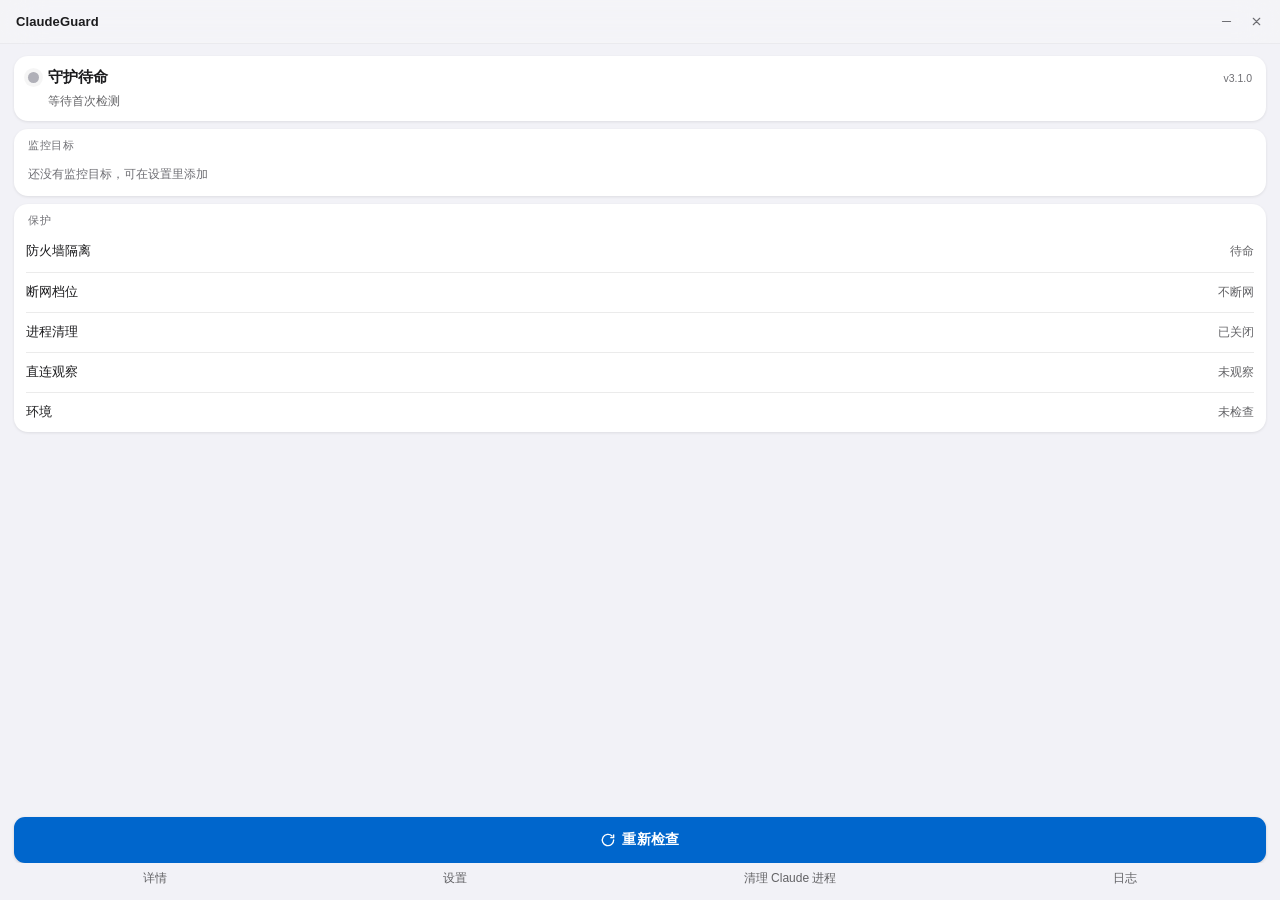
==== commit e0066d40: "feat: v3.12.0 — 直连泄露观察、环境一致性检查与时区/位置对齐 - netwatch：按守护对象 TCP 连接判定是否绕过本地代理（仅 system_proxy 模式） - envche" ====
--- a/ui/index.html
+++ b/ui/index.html
@@ -60,7 +60,7 @@
     <section class="card fold" id="card-settings" data-card="settings">
       <button class="fold-head" id="head-settings" type="button" aria-expanded="false" aria-controls="body-settings">
         <span class="fold-title">设置</span>
-        <span class="fold-sub" id="settings-sub">检测 · 熔断与清理 · 目标 · 通知 · 更新</span>
+        <span class="fold-sub" id="settings-sub">检测 · 熔断 · 环境 · 目标 · 通知 · 更新</span>
         <span class="chev" aria-hidden="true"></span>
       </button>
       <div class="fold-body" id="body-settings" hidden></div>
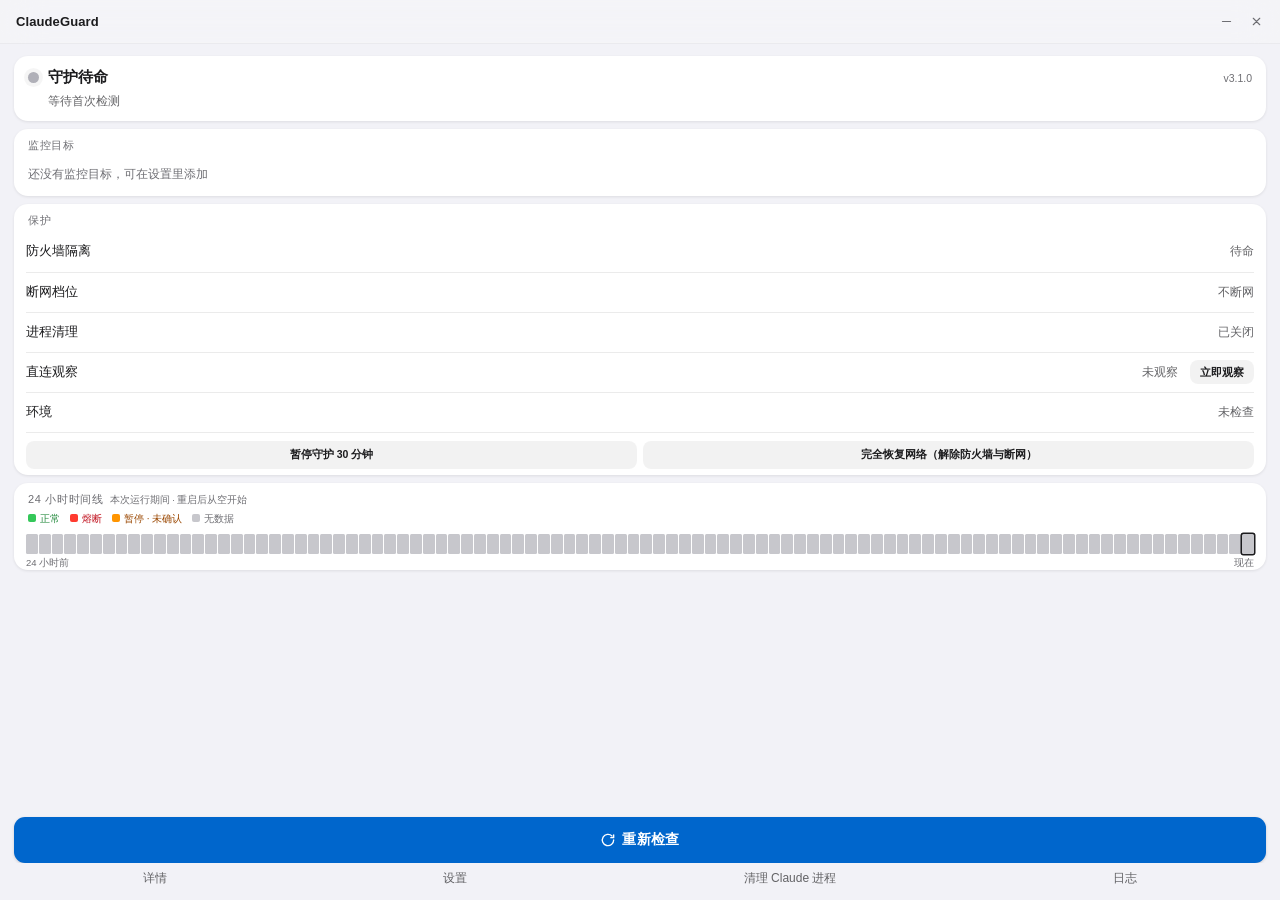
==== commit fa364e60: "feat(ui): 新增 24 小时守护时间线卡与日志行统一时间戳 时间线：保护卡后新增常驻卡片，96 格 15 分钟/格，事件源为状态事件与日志文本分类的纯前端环形缓冲（同 kind 5 分钟去重、" ====
--- a/ui/index.html
+++ b/ui/index.html
@@ -46,6 +46,20 @@
     <section class="card grp" id="card-protect" aria-label="保护">
       <div class="grp-title">保护</div>
       <div class="grp-rows" id="protect"></div>
+    </section>
+
+    <section class="card grp" id="card-timeline" aria-label="24 小时时间线">
+      <div class="grp-title">24 小时时间线<span class="tl-note">本次运行期间 · 重启后从空开始</span></div>
+      <div class="tl-legend">
+        <span class="tl-lg is-pass"><i class="tl-dot is-pass" aria-hidden="true"></i>正常</span>
+        <span class="tl-lg is-trip"><i class="tl-dot is-trip" aria-hidden="true"></i>熔断</span>
+        <span class="tl-lg is-warn"><i class="tl-dot is-warn" aria-hidden="true"></i>暂停 · 未确认</span>
+        <span class="tl-lg is-none"><i class="tl-dot is-none" aria-hidden="true"></i>无数据</span>
+      </div>
+      <div class="tl-track" id="tl-track" tabindex="0" role="group"
+        aria-label="24 小时守护时间线，每格 15 分钟；按左右方向键逐格查看"></div>
+      <div class="tl-axis"><span>24 小时前</span><span>现在</span></div>
+      <div class="sr-only" id="tl-live" aria-live="polite"></div>
     </section>
 
     <section class="card fold" id="card-details" data-card="details">
@@ -112,7 +126,7 @@
 
     <section class="wiz-page" data-step="1">
       <h2 class="wiz-title">代理与白名单</h2>
-      <p class="wiz-p">填写本机代理端口，以及允许的出口 IP。留空则保持当前配置。</p>
+      <p class="wiz-p">填写本机代理端口，以及允许的出口 IP。<strong>留空 = 不放行任何出口：守护启动约 30 秒后将熔断并隔离网络。</strong>建议至少填 1 个白名单 IP 或选择出口地区。</p>
       <label class="wiz-field"><span>代理端口</span><input class="in" id="wiz-port" type="number" min="1" max="65535" step="1" inputmode="numeric" placeholder="7890"></label>
       <label class="wiz-field"><span>白名单 IP</span><input class="in" id="wiz-ips" type="text" placeholder="204.1.100.98, 198.51.100.7"></label>
       <label class="wiz-field"><span>出口地区</span>
@@ -131,7 +145,7 @@
           <option value="AU">澳大利亚</option>
         </select>
       </label>
-      <p class="wiz-hint">白名单会写入「本机出口 / Claude 出口 / Codex 出口」三个内置目标。</p>
+      <p class="wiz-hint">白名单会写入「本机出口 / Claude 出口 / Codex 出口」三个内置目标；两项都留空会一直熔断（与设置里的校验一致）。</p>
     </section>
 
     <section class="wiz-page" data-step="2">
--- a/ui/app.css
+++ b/ui/app.css
@@ -52,6 +52,8 @@
 body[data-overall="tripped"] { --page-bg: #F8F1F2; }
 body[data-overall="tripped"] .hero-title { color: #A3121A; }
 body[data-overall="paused"] { --page-bg: #F2F2F4; }
+/* P1-1：保护已停止时主卡标题转橙（deep 变体，15px 小字对比度达标）。 */
+body[data-disarmed="1"] .hero-title { color: var(--orange-deep); }
 
 button, input, select { font-family: inherit; }
 button { cursor: pointer; }
@@ -105,6 +107,20 @@
 .hero-title { font-size: 15px; font-weight: 600; letter-spacing: .01em; color: var(--txt); }
 .hero-ver { margin-left: auto; font-size: 10.5px; color: var(--muted2); font-variant-numeric: tabular-nums; }
 .hero-sub { font-size: 12px; color: var(--txt2); margin: 6px 0 0 20px; line-height: 1.4; }
+/* P0：「未配置白名单 — 点此配置」专属入口；继承 .hero-title 排版，橙色深字保证小字对比度。 */
+.hero-unconf {
+  font: inherit;
+  font-size: 15px;
+  font-weight: 600;
+  letter-spacing: .01em;
+  color: var(--orange-deep);
+  background: none;
+  border: 0;
+  padding: 0;
+  margin: 0;
+  cursor: pointer;
+}
+.hero-unconf:hover { text-decoration: underline; }
 
 .dot { width: 11px; height: 11px; border-radius: 50%; background: var(--green); box-shadow: 0 0 0 4px rgba(52, 199, 89, .16); flex: none; }
 .dot.fail { background: var(--red); box-shadow: 0 0 0 4px rgba(255, 59, 48, .16); }
@@ -143,9 +159,9 @@
 }
 .banner .bact:active { transform: scale(.96); }
 .banner.trip { background: rgba(228, 0, 43, .06); border: 1px solid rgba(228, 0, 43, .14); color: var(--red-deep); }
-.banner.trip .bact { color: var(--red); border: 1px solid rgba(228, 0, 43, .22); box-shadow: 0 .5px 1px rgba(228, 0, 43, .1); }
+.banner.trip .bact { color: var(--red-deep); border: 1px solid rgba(228, 0, 43, .22); box-shadow: 0 .5px 1px rgba(228, 0, 43, .1); }
 .banner.warn { background: rgba(237, 99, 0, .07); border: 1px solid rgba(237, 99, 0, .16); color: var(--orange-deep); }
-.banner.warn .bact { color: var(--orange); border: 1px solid rgba(237, 99, 0, .22); box-shadow: 0 .5px 1px rgba(237, 99, 0, .1); }
+.banner.warn .bact { color: var(--orange-deep); border: 1px solid rgba(237, 99, 0, .22); box-shadow: 0 .5px 1px rgba(237, 99, 0, .1); }
 .banner.notice { background: rgba(3, 170, 73, .06); border: 1px solid rgba(3, 170, 73, .14); color: var(--green-deep); }
 .banner.notice .bact { color: var(--green-deep); border: 1px solid rgba(3, 170, 73, .2); }
 .banner.info { background: rgba(0, 0, 0, .035); border: 1px solid rgba(0, 0, 0, .045); color: var(--txt2); }
@@ -317,8 +333,15 @@
 .btn.is-ghost { background: transparent; border: 1px solid rgba(0, 0, 0, .1); color: var(--txt2); }
 .btn[disabled] { opacity: .45; pointer-events: none; }
 
+/* P1-2：保护卡行内按钮（立即观察）与动作条（暂停守护 / 完全恢复网络） */
+.row .val.has-act { min-width: 0; overflow: hidden; text-overflow: ellipsis; }
+.rowbtn { flex: none; margin-left: 2px; height: 24px; padding: 0 10px; font-size: 11px; }
+.pacts { display: flex; gap: 6px; padding: 8px 0 6px; border-top: 1px solid var(--hairline); }
+.pacts .btn { flex: 1; white-space: normal; font-size: 10.5px; line-height: 1.3; height: auto; min-height: 28px; padding: 5px 8px; }
+.pacts .btn.is-danger { color: var(--red-deep); background: rgba(228, 0, 43, .1); }
+
 .sactions { display: flex; flex-wrap: wrap; gap: 6px; padding-top: 6px; }
-.formerr { font-size: 10.5px; line-height: 1.45; color: var(--red); padding: 5px 0 1px; word-break: break-word; }
+.formerr { font-size: 10.5px; line-height: 1.45; color: var(--red-deep); padding: 5px 0 1px; word-break: break-word; }
 .formok { font-size: 10.5px; line-height: 1.45; color: var(--green-deep); padding: 5px 0 1px; }
 .formhint { font-size: 10px; line-height: 1.45; color: var(--muted2); padding: 2px 0 0; }
 
@@ -353,7 +376,7 @@
 .progress { height: 4px; border-radius: 2px; background: rgba(0, 0, 0, .07); overflow: hidden; margin: 6px 0 2px; }
 .progress > i { display: block; height: 100%; border-radius: 2px; background: linear-gradient(90deg, var(--blue-top), var(--blue)); transform-origin: 0 50%; transition: transform .2s var(--ease); }
 
-.werror { font-size: 10px; line-height: 1.45; color: var(--red); padding: 3px 0 1px; word-break: break-word; }
+.werror { font-size: 10px; line-height: 1.45; color: var(--red-deep); padding: 3px 0 1px; word-break: break-word; }
 .wok { font-size: 10px; line-height: 1.45; color: var(--green-deep); padding: 3px 0 1px; }
 
 .fsline { display: flex; gap: 6px; align-items: flex-start; padding: 2px 0; }
@@ -401,7 +424,7 @@
 /* ---------- toast ---------- */
 
 .toast {
-  position: fixed; left: 50%; bottom: 62px; z-index: 60;
+  position: fixed; left: 50%; bottom: 100px; z-index: 60;
   max-width: calc(100% - 40px);
   padding: 8px 12px; border-radius: 10px;
   background: rgba(29, 29, 31, .92); color: #fff;
@@ -424,8 +447,10 @@
   backdrop-filter: blur(24px) saturate(180%);
 }
 .wizard[hidden] { display: none; }
-/* 向导打开时把首页内容与滚动条隐去，避免蓝色 CTA 光晕透过磨砂背景 */
+/* 向导打开时把首页内容与滚动条隐去，避免蓝色 CTA 光晕透过磨砂背景；
+   .cta/.footer 也要一并藏掉——visibility:hidden 的元素不进 Tab 序（P1-8c）。 */
 body.wiz-open #content { visibility: hidden; }
+body.wiz-open .cta, body.wiz-open .footer { visibility: hidden; }
 body.wiz-open #scroll { overflow: hidden; }
 
 .wizard-card {
@@ -469,7 +494,7 @@
 .wiz-choice:active { transform: scale(.98); }
 .wiz-choice strong { font-size: 12px; font-weight: 600; color: var(--txt); }
 .wiz-choice span { font-size: 10px; line-height: 1.45; color: var(--muted); }
-.wiz-err { margin-top: 10px; font-size: 10.5px; line-height: 1.45; color: var(--red); word-break: break-word; }
+.wiz-err { margin-top: 10px; font-size: 10.5px; line-height: 1.45; color: var(--red-deep); word-break: break-word; }
 .wiz-err[hidden] { display: none; }
 .wiz-nav { display: flex; align-items: center; justify-content: space-between; gap: 8px; margin-top: 14px; }
 .wiz-nav-right { display: flex; align-items: center; gap: 6px; }
@@ -554,8 +579,63 @@
   word-break: break-word;
 }
 .upd-status.is-ok { color: var(--green-deep); }
-.upd-status.is-warn { color: var(--orange); }
-.upd-status.is-bad { color: var(--red); }
+.upd-status.is-warn { color: var(--orange-deep); }
+.upd-status.is-bad { color: var(--red-deep); }
 .srow[hidden], .formhint[hidden], .progress[hidden] { display: none; }
 .in[disabled] { opacity: .55; }
 .in[type="password"] { letter-spacing: .5px; }
+
+/* ---------- 设置内搜索（功能 A）：搜索框与行级 hidden 过滤 ---------- */
+
+.st-search { padding: 0 0 8px; }
+.st-search .in { height: 28px; font-size: 11.5px; }
+.st-search .st-search-empty { padding-top: 6px; }
+/* 作者样式给这些块设了 display，UA 的 [hidden]{display:none} 会被盖掉——显式补一条。 */
+.titem[hidden], .wline[hidden], .sgroup-title[hidden], .sgroup-note[hidden],
+.tactions[hidden], .sgroup.acc[hidden] { display: none; }
+
+/* ---------- 24 小时时间线（功能 B）：色块用亮色 token，小字前景一律深色 ≥4.5:1 ---------- */
+
+.tl-note { margin-left: 6px; font-size: 9.5px; font-weight: 400; letter-spacing: 0; color: var(--muted2); }
+.tl-legend { display: flex; flex-wrap: wrap; align-items: center; gap: 4px 10px; padding: 1px 2px 7px; }
+.tl-lg { display: inline-flex; align-items: center; gap: 4px; font-size: 10px; line-height: 1.3; }
+.tl-lg.is-pass { color: var(--green-deep); }
+.tl-lg.is-trip { color: var(--red-deep); }
+.tl-lg.is-warn { color: var(--orange-deep); }
+.tl-lg.is-none { color: var(--muted2); }
+.tl-dot { width: 8px; height: 8px; border-radius: 2px; flex: none; }
+.tl-dot.is-pass { background: var(--green); }
+.tl-dot.is-trip { background: var(--red); }
+.tl-dot.is-warn { background: var(--orange); }
+.tl-dot.is-none { background: #C7C7CC; }
+.tl-track {
+  display: grid;
+  grid-template-columns: repeat(96, minmax(0, 1fr));
+  gap: 1px;
+  padding: 2px 0 0;
+}
+.tl-track:focus-visible { outline: 2px solid rgba(0, 113, 227, .5); outline-offset: 2px; border-radius: 4px; }
+.tl-cell { display: block; height: 20px; min-width: 0; border-radius: 1.5px; background: #C7C7CC; }
+.tl-cell.is-pass { background: var(--green); }
+.tl-cell.is-trip { background: var(--red); }
+.tl-cell.is-warn { background: var(--orange); }
+.tl-cell.is-none { background: #C7C7CC; }
+.tl-cell.is-sel { box-shadow: 0 0 0 1.5px #1C1C1E; }
+.tl-axis {
+  display: flex;
+  justify-content: space-between;
+  padding-top: 3px;
+  font-size: 9.5px;
+  color: var(--muted2);
+}
+.sr-only {
+  position: absolute;
+  width: 1px;
+  height: 1px;
+  padding: 0;
+  margin: -1px;
+  overflow: hidden;
+  clip: rect(0 0 0 0);
+  white-space: nowrap;
+  border: 0;
+}
